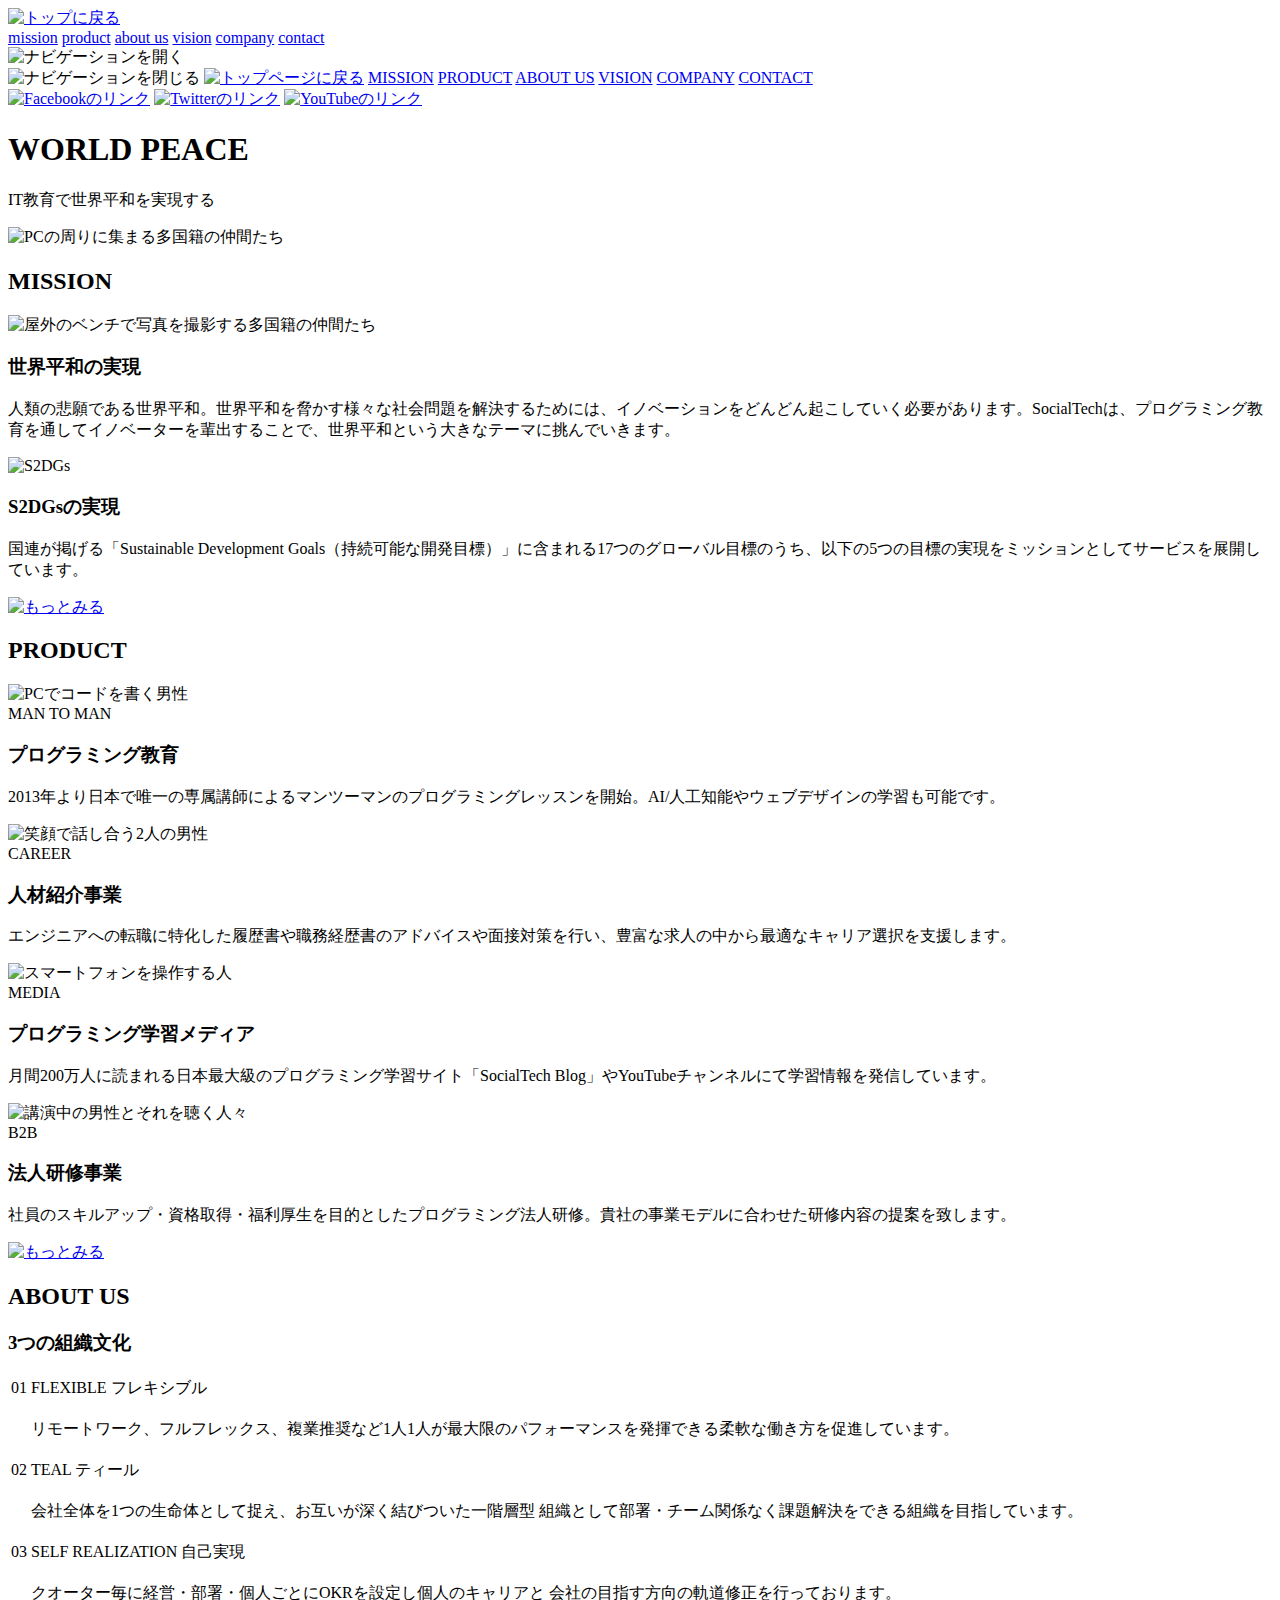
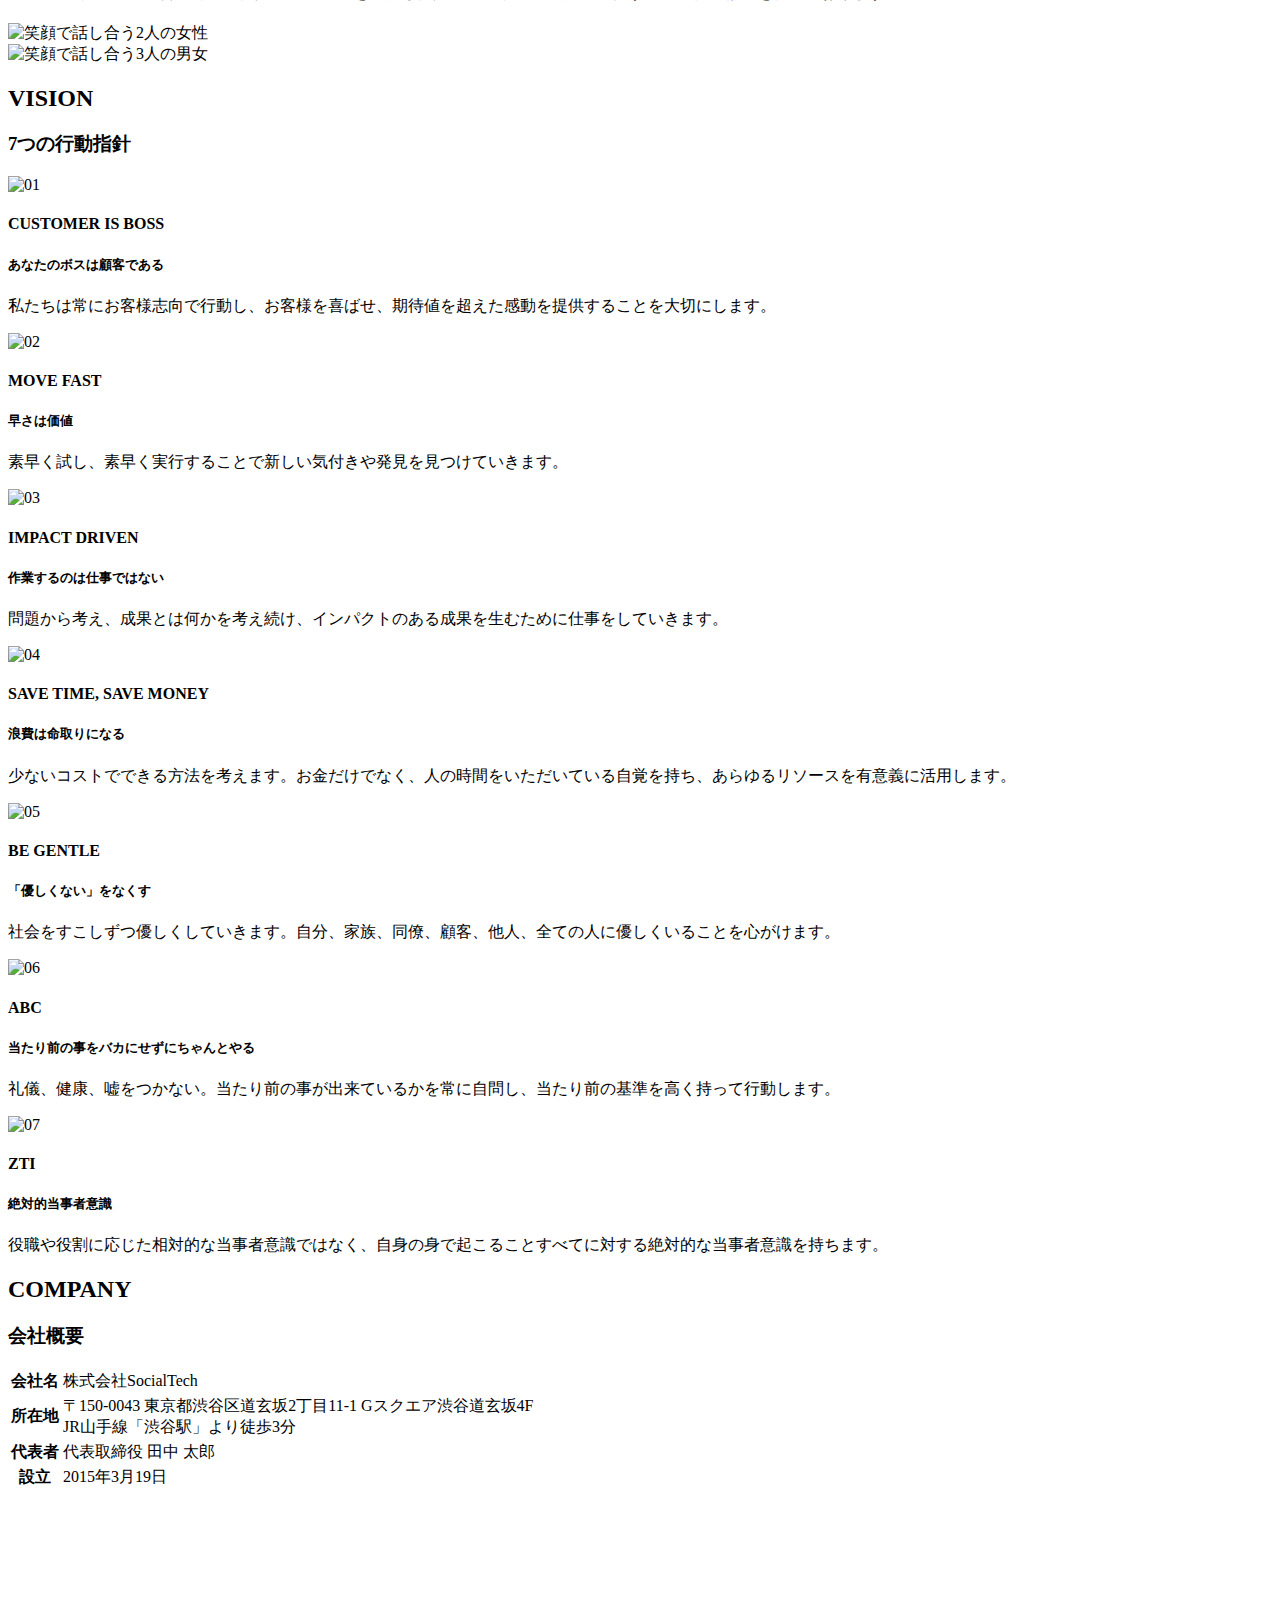
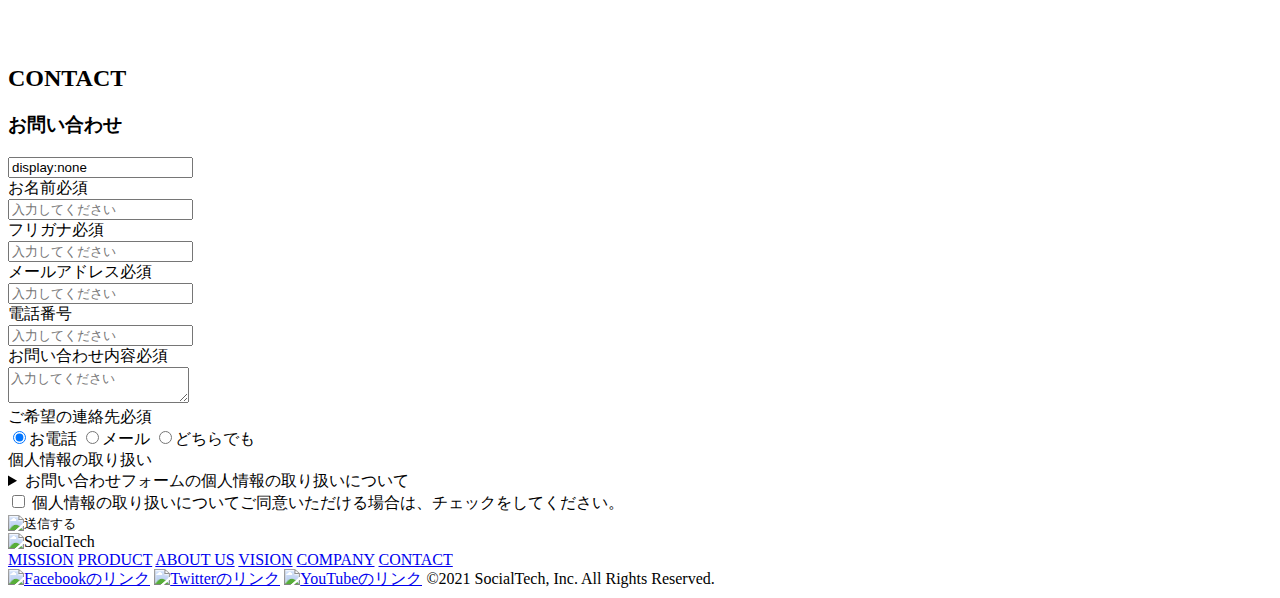
==== index.html @ 717d48d8 "Create index.html" ====
<!-- DOCTYPE宣言を行うことで、index.htmlが「HTMLで記述されている」ことをブラウザに伝えます。 -->
<!DOCTYPE html>
<html>
  <head>
    <!-- titleタグでWebページのタイトルを設定 -->
    <title>SocialTech</title>
    <!-- 文字コード -->
    <meta charset="utf-8">
    <!-- Webページの説明文 -->
    <meta name="description" content="SosialTechはEdTech業界のリーディングカンパニーを目指します。">
    <!-- ビューポート設定 幅（width）：画面サイズ　　　　　拡大率（initial-scale）：等倍（1.0）-->
    <meta name="ciewport" content="width=device-width, initial-scale-1.0">
    <!-- Webページの説明文 -->
    <link rel="stylesheet" href="style.css">
  </head>
  <body>
    <!-- ヘッダー -->
    <header>
      <!-- ロゴ -->
      <a href="index.html" id="logo"><img src="images/logo.png" alt="トップに戻る"></a>
      <!-- Pc用ナビゲーション -->
      <nav id="nav-pc">
        <a href="mission.html">mission</a>
        <a href="product.html">product</a>
        <a href="index.html#aboutus">about us</a>
        <a href="index.html#vision">vision</a>
        <a href="index.html#company">company</a>
        <a href="index.html#contact">contact</a>
      </nav>
      <!-- スマホ用メニューボタン -->
      <img id="menu-sp" src="images/button-menu.png" alt="ナビゲーションを開く" onclick="document.getElementById('nav-sp').style.display = 'block'">

      <!-- スマホ用ナビゲーション -->
      <nav id="nav-sp">
        <img id="close" src="images/button-close.png" alt="ナビゲーションを閉じる" onclick="document.getElementById('nav-sp').style.display = 'none'">
        <a id="logo-sp" href="index.html" onclick="document.getElementById('nav-sp').style.display = 'none'"><img
            src="images/logo-sp.png" alt="トップページに戻る"></a>
        <a class="menu" href="mission.html" onclick="document.getElementById('nav-sp').style.display = 'none'">MISSION</a>
        <a class="menu" href="product.html" onclick="document.getElementById('nav-sp').style.display = 'none'">PRODUCT</a>
        <a class="menu" href="index.html#aboutus" onclick="document.getElementById('nav-sp').style.display = 'none'">ABOUT
          US</a>
        <a class="menu" href="index.html#vision"
         onclick="document.getElementById('nav-sp').style.display = 'none'">VISION</a>
        <a class="menu" href="index.html#company"
         onclick="document.getElementById('nav-sp').style.display = 'none'">COMPANY</a>
        <a class="menu" href="index.html#contact"
         onclick="document.getElementById('nav-sp').style.display = 'none'">CONTACT</a>
        <div id="sns">
          <a href="https://www.facebook.com/sejuku2013"><img src="images/button-facebook.png" alt="Facebookのリンク"></a>
          <a href="https://twitter.com/samuraijuku"><img src="images/button-twitter.png" alt="Twitterのリンク"></a>
          <a href="https://www.youtube.com/channel/UCCFOQO5aDK0xXam4cUQXT8g"><img src="images/button-youtube.png" alt="YouTubeのリンク"></a>
        </div>
      </nav>
    </header>
    <main>
      <article>
        <!-- メインビジュアル -->
        <section id="main-visual">
        <div id="main-message">
          <h1>WORLD PEACE</h1>
          <p>IT教育で世界平和を実現する</p>
        </div>
        <img src="images/index/index-main.png" alt="PCの周りに集まる多国籍の仲間たち">  
      </article>
      <!--ミッション-->
      <section id="mission">
        <h2 class="index-h2">MISSION</h2>
        <div id="mission-flex">
          <div>
            <img id="mission-photo" src="images/index/index-mission.png" alt="屋外のベンチで写真を撮影する多国籍の仲間たち">
              <h3>世界平和の実現</h3>
              <p>
                人類の悲願である世界平和。世界平和を脅かす様々な社会問題を解決するためには、イノベーションをどんどん起こしていく必要があります。SocialTechは、プログラミング教育を通してイノベーターを輩出することで、世界平和という大きなテーマに挑んでいきます。
              </p>
          </div>
          <div>
            <img id="s2dgs" src="images/index/s2dgs.png" alt="S2DGs">
            <h3>S2DGsの実現</h3>
            <p>国連が掲げる「Sustainable Development Goals（持続可能な開発目標）」に含まれる17つのグローバル目標のうち、以下の5つの目標の実現をミッションとしてサービスを展開しています。</p>
            <a href="mission.html">
              <img src="images/button-more.png" alt="もっとみる">
            </a>
          </div>
        </div>
      </section>
      <!-- プロダクト -->
      <section id="product">
        <h2 class="index-h2">PRODUCT</h2>
        <div>
          <div id="product-left">
            <div>
              <img class="product-photo" src="images/index/index-mantoman.png" alt="PCでコードを書く男性">
              <div class="product-explain">
                <span>MAN TO MAN</span>
                <h3>プログラミング教育</h3>
                <p>2013年より日本で唯一の専属講師によるマンツーマンのプログラミングレッスンを開始。AI/人工知能やウェブデザインの学習も可能です。</p>
              </div>
            </div>
            <div>
              <img class="product-photo" src="images/index/index-career.png" alt="笑顔で話し合う2人の男性">
              <div class="product-explain">
                <span>CAREER</span>
                <h3>人材紹介事業</h3>
                <p>エンジニアへの転職に特化した履歴書や職務経歴書のアドバイスや面接対策を行い、豊富な求人の中から最適なキャリア選択を支援します。</p>
              </div>
            </div>
          </div>
          <div id="product-right">
            <div>
              <img class="product-photo" src="images/index/index-media.png" alt="スマートフォンを操作する人">
              <div class="product-explain">
                <span>MEDIA</span>
                <h3>プログラミング学習メディア</h3>
                <p>月間200万人に読まれる日本最大級のプログラミング学習サイト「SocialTech Blog」やYouTubeチャンネルにて学習情報を発信しています。</p>
              </div>
            </div>
            <div>
              <img class="product-photo" src="images/index/index-b2b.png" alt="講演中の男性とそれを聴く人々">
              <div class="product-explain">
                <span>B2B</span>
                <h3>法人研修事業</h3>
                <p>社員のスキルアップ・資格取得・福利厚生を目的としたプログラミング法人研修。貴社の事業モデルに合わせた研修内容の提案を致します。</p>
              </div>
            </div>
          </div>
        </div>
        <div>
          <a id="product-more" href="product.html">
            <img src="images/button-more.png" alt="もっとみる">
          </a>
        </div>
      </section>
      <!---ABOUT US-->
      <section id="aboutus">
        <h2 class="index-h2">ABOUT US</h2>
        <h3>3つの組織文化</h3>
        <div>
          <table class="culture-table">
            <tr>
              <td>
                <span class="culture-num">01</span>
              </td>
              <td>
                <span class="culture-en">FLEXIBLE</span>
                <span class="culture-jp">フレキシブル</span>
              </td>
            </tr>
            <tr>
              <td>
                <!--空のセル-->
              </td>
              <td>
                <p class="culture-description">
                  リモートワーク、フルフレックス、複業推奨など1人1人が最大限のパフォーマンスを発揮できる柔軟な働き方を促進しています。
                </p>
              </td>
            </tr>
            <tr>
              <td>
                <span class="culture-num">02</span>
              </td>
              <td>
                <span class="culture-en">TEAL</span>
                <span class="culture-jp">ティール</span>
              </td>
            </tr>
            <tr>
              <td>
                <!--空のセル-->
              </td>
              <td>
                <p class="culture-description">
                  会社全体を1つの生命体として捉え、お互いが深く結びついた一階層型
                  組織として部署・チーム関係なく課題解決をできる組織を目指しています。
                </p>
              </td>
            </tr>
            <tr>
              <td>
                <span class="culture-num">03</span>
              </td>
              <td>
                <span class="culture-en">SELF REALIZATION</span>
                <span class="culture-jp">自己実現</span>
              </td>
            </tr>
            <tr>
              <td>
                <!--空のセル-->
              </td>
              <td>
                <p class="culture-description">
                  クオーター毎に経営・部署・個人ごとにOKRを設定し個人のキャリアと
                  会社の目指す方向の軌道修正を行っております。
                </p>
              </td>
            </tr>
          </table>
          <img class="culture-img" src="images/index/index-aboutus1.png" alt="笑顔で話し合う2人の女性">
        </div>
        <img class="culture-img2" src="images/index/index-aboutus2.png" alt="笑顔で話し合う3人の男女">
      </section>
      <!-- VISION -->
      <section id="vision">
        <h2 class="index-h2">VISION</h2>
        <h3>7つの行動指針</h3>
        <div>
          <div class="vision-box">
            <img src="images/index/vision-01.png" alt="01">
            <span>
              <h4>CUSTOMER IS BOSS</h4>
              <h5>あなたのボスは顧客である</h5>
              <p>私たちは常にお客様志向で行動し、お客様を喜ばせ、期待値を超えた感動を提供することを大切にします。</p>
            </span>
          </div>
          <div class="vision-box">
            <img src="images/index/vision-02.png" alt="02">
            <span>
              <h4>MOVE FAST</h4>
              <h5>早さは価値</h5>
              <p>素早く試し、素早く実行することで新しい気付きや発見を見つけていきます。</p>
            </span>
          </div>
          <div class="vision-box">
            <img src="images/index/vision-03.png" alt="03">
            <span>
              <h4>IMPACT DRIVEN</h4>
              <h5>作業するのは仕事ではない</h5>
              <p>問題から考え、成果とは何かを考え続け、インパクトのある成果を生むために仕事をしていきます。</p>
            </span>
          </div>
          <div class="vision-box">
            <img src="images/index//vision-04.png" alt="04">
            <span>
              <h4>SAVE TIME, SAVE MONEY</h4>
              <h5>浪費は命取りになる</h5>
              <p>少ないコストでできる方法を考えます。お金だけでなく、人の時間をいただいている自覚を持ち、あらゆるリソースを有意義に活用します。</p>
            </span>
          </div>
          <div class="vision-box">
            <img src="images/index/vision-05.png" alt="05">
            <span>
              <h4>BE GENTLE</h4>
              <h5>「優しくない」をなくす</h5>
              <p>社会をすこしずつ優しくしていきます。自分、家族、同僚、顧客、他人、全ての人に優しくいることを心がけます。</p>
            </span>
          </div>
          <div class="vision-box">
            <img src="images/index/vision-06.png" alt="06">
            <span>
              <h4>ABC</h4>
              <h5>当たり前の事をバカにせずにちゃんとやる</h5>
              <p>礼儀、健康、嘘をつかない。当たり前の事が出来ているかを常に自問し、当たり前の基準を高く持って行動します。</p>
            </span>
          </div>
          <div class="vision-box">
            <img src="images/index/vision-07.png" alt="07">
            <span>
              <h4>ZTI</h4>
              <h5>絶対的当事者意識</h5>
              <p>役職や役割に応じた相対的な当事者意識ではなく、自身の身で起こることすべてに対する絶対的な当事者意識を持ちます。</p>
            </span>
          </div>
        </div>
      </section>
      <!-- COMPANY -->
      <section id="company">
        <h2 class="index-h2">COMPANY</h2>
        <h3>会社概要</h3>
        <table id="company-table">
          <tr>
            <th class="tableheader-first">会社名</th>
            <td class="cell-first">株式会社SocialTech</td>
          </tr>
          <tr>
            <th class="tableheader">所在地</th>
            <td class="cell">〒150-0043 東京都渋谷区道玄坂2丁目11-1 Gスクエア渋谷道玄坂4F<br>JR山手線「渋谷駅」より徒歩3分</td>
          </tr>
          <tr>
            <th class="tableheader">代表者</th>
            <td class="cell">代表取締役 田中 太郎</td>
          </tr>
          <tr>
            <th class="tableheader">設立</th>
            <td class="cell">2015年3月19日</td>
          </tr>
        </table>
        <iframe
          src="https://www.google.com/maps/embed?pb=!1m18!1m12!1m3!1d3241.7759544892483!2d139.69399665123464!3d35.65789123876098!2m3!1f0!2f0!3f0!3m2!1i1024!2i768!4f13.1!3m3!1m2!1s0x60188caa0042e8d1%3A0xba130bea826a7aa2!2z44CSMTUwLTAwNDMg5p2x5Lqs6YO95riL6LC35Yy66YGT546E5Z2C77yS5LiB55uu77yR77yR4oiS77yR!5e0!3m2!1sja!2sjp!4v1636872991912!5m2!1sja!2sjp"
          style="border:0;" allowfullscreen="" loading="lazy">
        </iframe>
      </section>
      <!-- お問い合わせフォーム -->
      <section id="contact">
        <h2 class="index-h2">CONTACT</h2>
        <h3>お問い合わせ</h3>
        <!-- STATIC FORMSのフォームタグ -->
        <form action="https://api.staticforms.xyz/submit" method="post">
          <input type="text" name="honeypot" value="display:none">
          <!-- static formsのアクセスキー -->
          <input type="hidden" name="accessKey" value="9af9f860-fef2-41da-a14f-10ebb05860cf">
          <!-- メールタイトル -->
          <input type="hidden" name="subject" value="お問い合わせフォーム" />
          <!-- 送信先のメールアドレスをvalueに設定する -->
          <input type="hidden" name="replyTo" value="newtopcreative@yahoo.co.jp">
          <!-- redirectToのURLは公開後のURLへリンクする -->
          <input type="hidden" name="redirectTo" value="">
          <div>
            <div class="contact-heading">
              <label class="contact-label">お名前<span class="contact-span">必須</span></label>
            </div>
            <div class="contact-form">
              <input type="text" name="name" placeholder="入力してください" class="contact-textbox">
            </div>
          </div>
          <div>
            <div class="contact-heading">
              <label class="contact-label">フリガナ<span class="contact-span">必須</span></label>
            </div>
            <div>
              <input type="text" name="hurigana" placeholder="入力してください" class="contact-textbox">
            </div>
          </div>
          <div>
            <div class="contact-heading">
              <label class="contact-label">メールアドレス<span class="contact-span">必須</span></label>
            </div>
            <div>
              <input type="text" name="email" placeholder="入力してください" class="contact-textbox">
            </div>
          </div>
          <div>
            <div class="contact-heading">
              <label class="contact-label">電話番号</label>
            </div>
            <div>
              <input type="text" name="tel" placeholder="入力してください" class="contact-textbox">
            </div>
          </div>
          <div>
            <div class="contact-heading">
              <label class="contact-label">お問い合わせ内容<span class="contact-span">必須</span></label>
            </div>
            <div>
              <textarea class="contact-textarea" placeholder="入力してください" name="message"></textarea>
            </div>
          </div>
          <div>
            <div class="contact-heading">
              <label class="contact-label">ご希望の連絡先<span class="contact-span">必須</span></label>
            </div>
            <div>
              <input class="radiobutton" type="radio" value="tel" name="contact" checked><label>お電話</label>
              <input class="radiobutton" type="radio" value="mail" name="contact"><label>メール</label>
              <input class="radiobutton" type="radio" value="both" name="contact"><label>どちらでも</label>
            </div>
          </div>
          <div>
            <div class="contact-heading">
              <label class="contact-label">個人情報の取り扱い</label>
            </div>
            <div>
              <details>
                <summary>お問い合わせフォームの個人情報の取り扱いについて</summary>
                <div>
                  <span>１．組織の名称又は氏名</span><br>
                  株式会社SocialTech<br><br>
                  <span>２．個人情報保護管理者（若しくはその代理人）の氏名又は職名、所属及び連絡先
                    鈴木 一郎 コーポレート部</span><br>
                  メールアドレス：newtopcreative@yahoo.co.jp<br>
                  TEL：03-xxxx-xxxx<br>
                  <span>３．個人情報の利用目的</span><br>
                  ・本サービス及び本サービスに関連する情報の提供又はそれらに関する連絡のため<br>
                  ・ユーザーの本人確認のため<br>
                  ・当社サービスのご案内のため<br>
                  ・当社の商品等の広告または宣伝（電子メールによるものを含むものとします。）<br><br>
                  <span>４．個人情報の取り扱い業務の委託</span><br>
                  個人情報の取扱業務の全部または一部を外部に業務委託する場合があります。<br>
                  その際、弊社は、個人情報を適切に保護できる管理体制を敷き実行していることを条件として<br>
                  委託先を厳選したうえで、機密保持契約を委託先と締結し、お客様の個人情報を厳密に管理させます。<br><br>
                  <span>５．個人情報の開示等の請求</span><br>
                  お客様は、弊社に対してご自身の個人情報の開示等（利用目的の通知、開示、内容の訂正・追加・削除、利用の停止または消去、第三者への提供の停止）に関して、当社問合わせ窓口に申し出ることができます。<br>
                  その際、弊社はお客様ご本人を確認させていただいたうえで、合理的な期間内に対応いたします。<br><br>
                  なお、個人情報に関する弊社問合わせ先は、次の通りです。<br><br>
                  株式会社SocialTech　個人情報問合せ窓口<br>
                  〒150-0043　東京都渋谷区道玄坂2丁目11-1 Ｇスクエア渋谷道玄坂 4F<br>
                  メールアドレス：support@socialtech.net　TEL：03-xxxx-xxxx<br><br>
                  <span>６．個人情報を提供されることの任意性について</span><br><br>
                  お客様がご自身の個人情報を弊社に提供されるか否かは、お客様のご判断によりますが、もしご提供されない場合には、適切なサービスが提供できない場合がありますので予めご了承ください。
                </div>
              </details>
              <input type="checkbox" name="agree">
              <span>個人情報の取り扱いについてご同意いただける場合は、チェックをしてください。</span>
            </div>
          </div>
          <input type="image" value="Submit" src="images/button-submit.png" alt="送信する">
        </form>
      </section>
      </article>
      <footer>
        <div id="footer-logo">
          <img src="images/logo-sp.png" alt="SocialTech">
        </div>
        <div id="footer-link">
          <a href="mission.html">MISSION</a>
          <a href="product.html">PRODUCT</a>
          <a href="index.html#aboutus">ABOUT US</a>
          <a href="index.html#vision">VISION</a>
          <a href="index.html#company">COMPANY</a>
          <a href="index.html#contact">CONTACT</a>
        </div>
        <div id="sns-footer">
          <a href="https://www.facebook.com/sejuku2013"><img src="images/button-facebook.png" alt="Facebookのリンク"></a>
          <a href="https://twitter.com/samuraijuku"><img src="images/button-twitter.png" alt="Twitterのリンク"></a>
          <a href="https://www.youtube.com/channel/UCCFOQO5aDK0xXam4cUQXT8g"><img src="images/button-youtube.png" alt="YouTubeのリンク"></a>
          <span id="copyright">&copy;2021 SocialTech, Inc. All Rights Reserved. </span>
      </div>
        </div>
      </footer>
    </main>
  </body>
</html>

<!-- 2.5 metaタグで各種設定をしよう -->
<!-- https://terakoya.sejuku.net/programs/52/chapters/600 -->
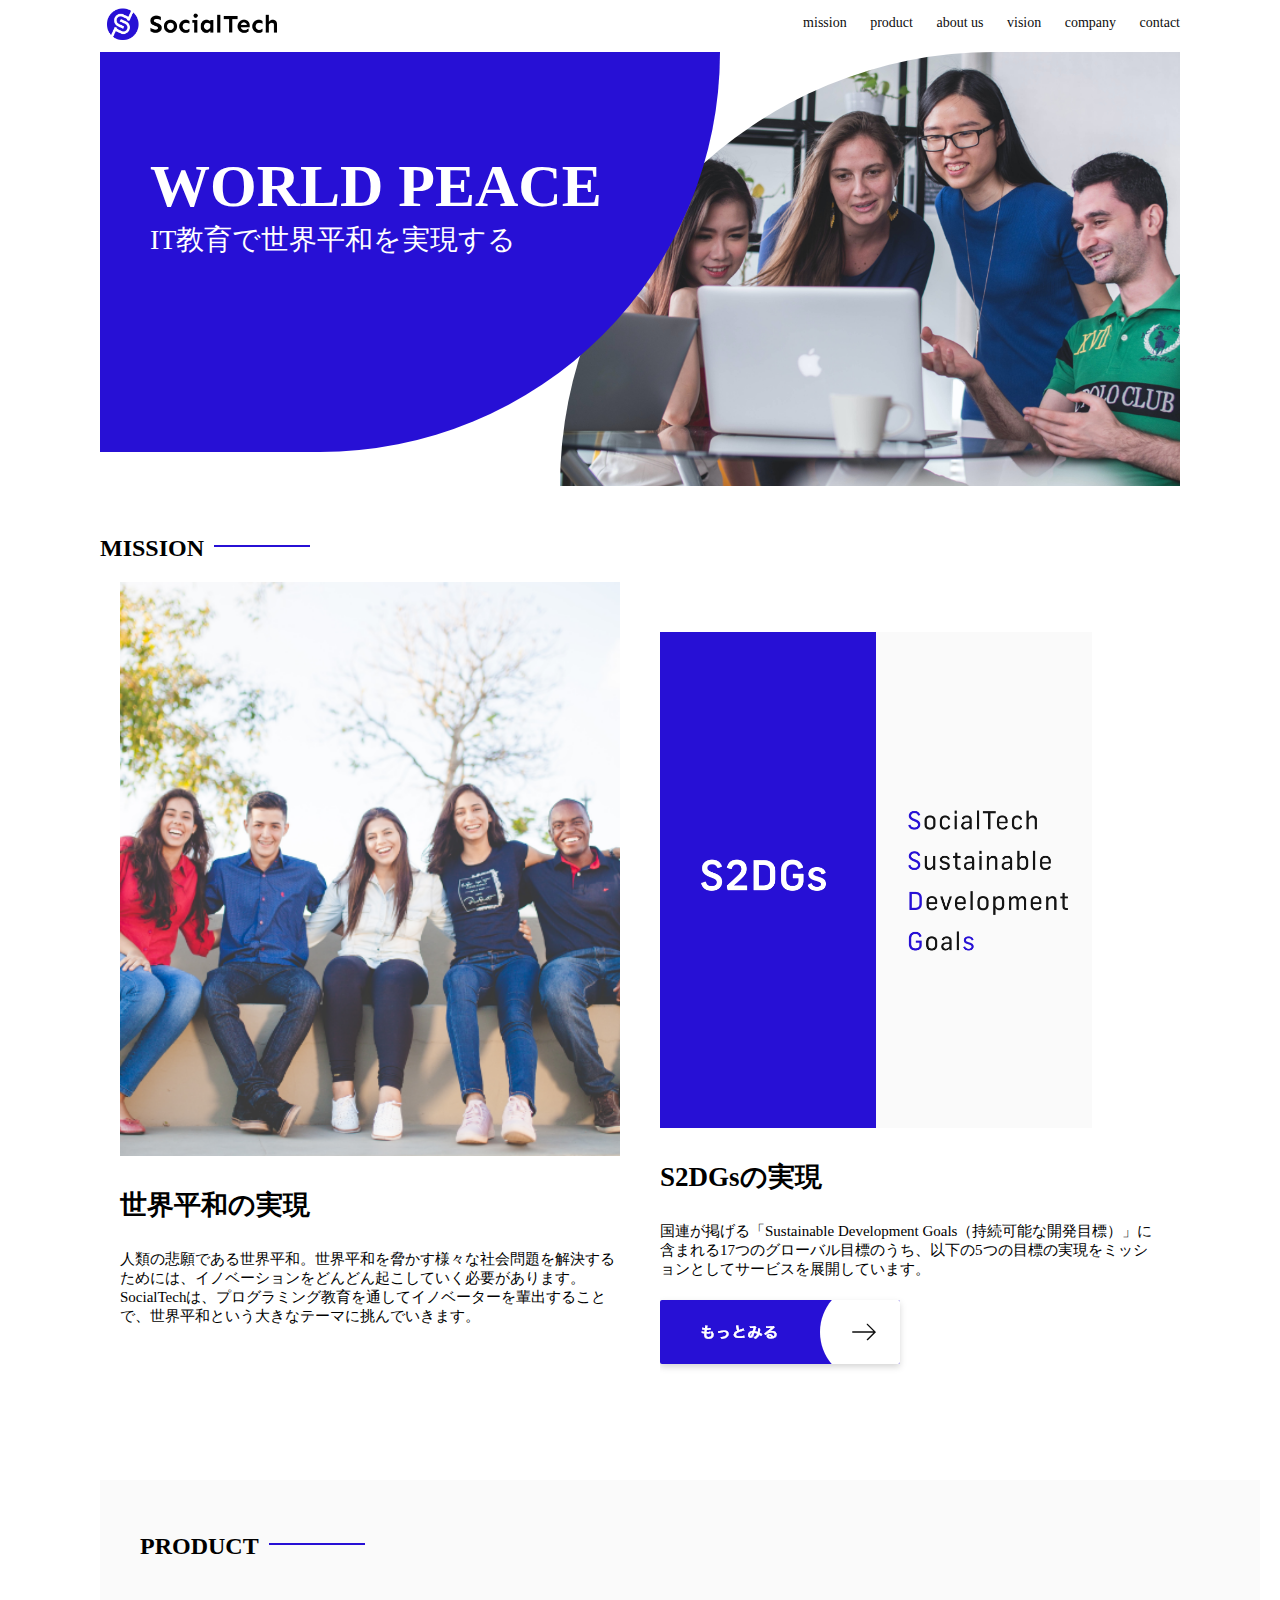
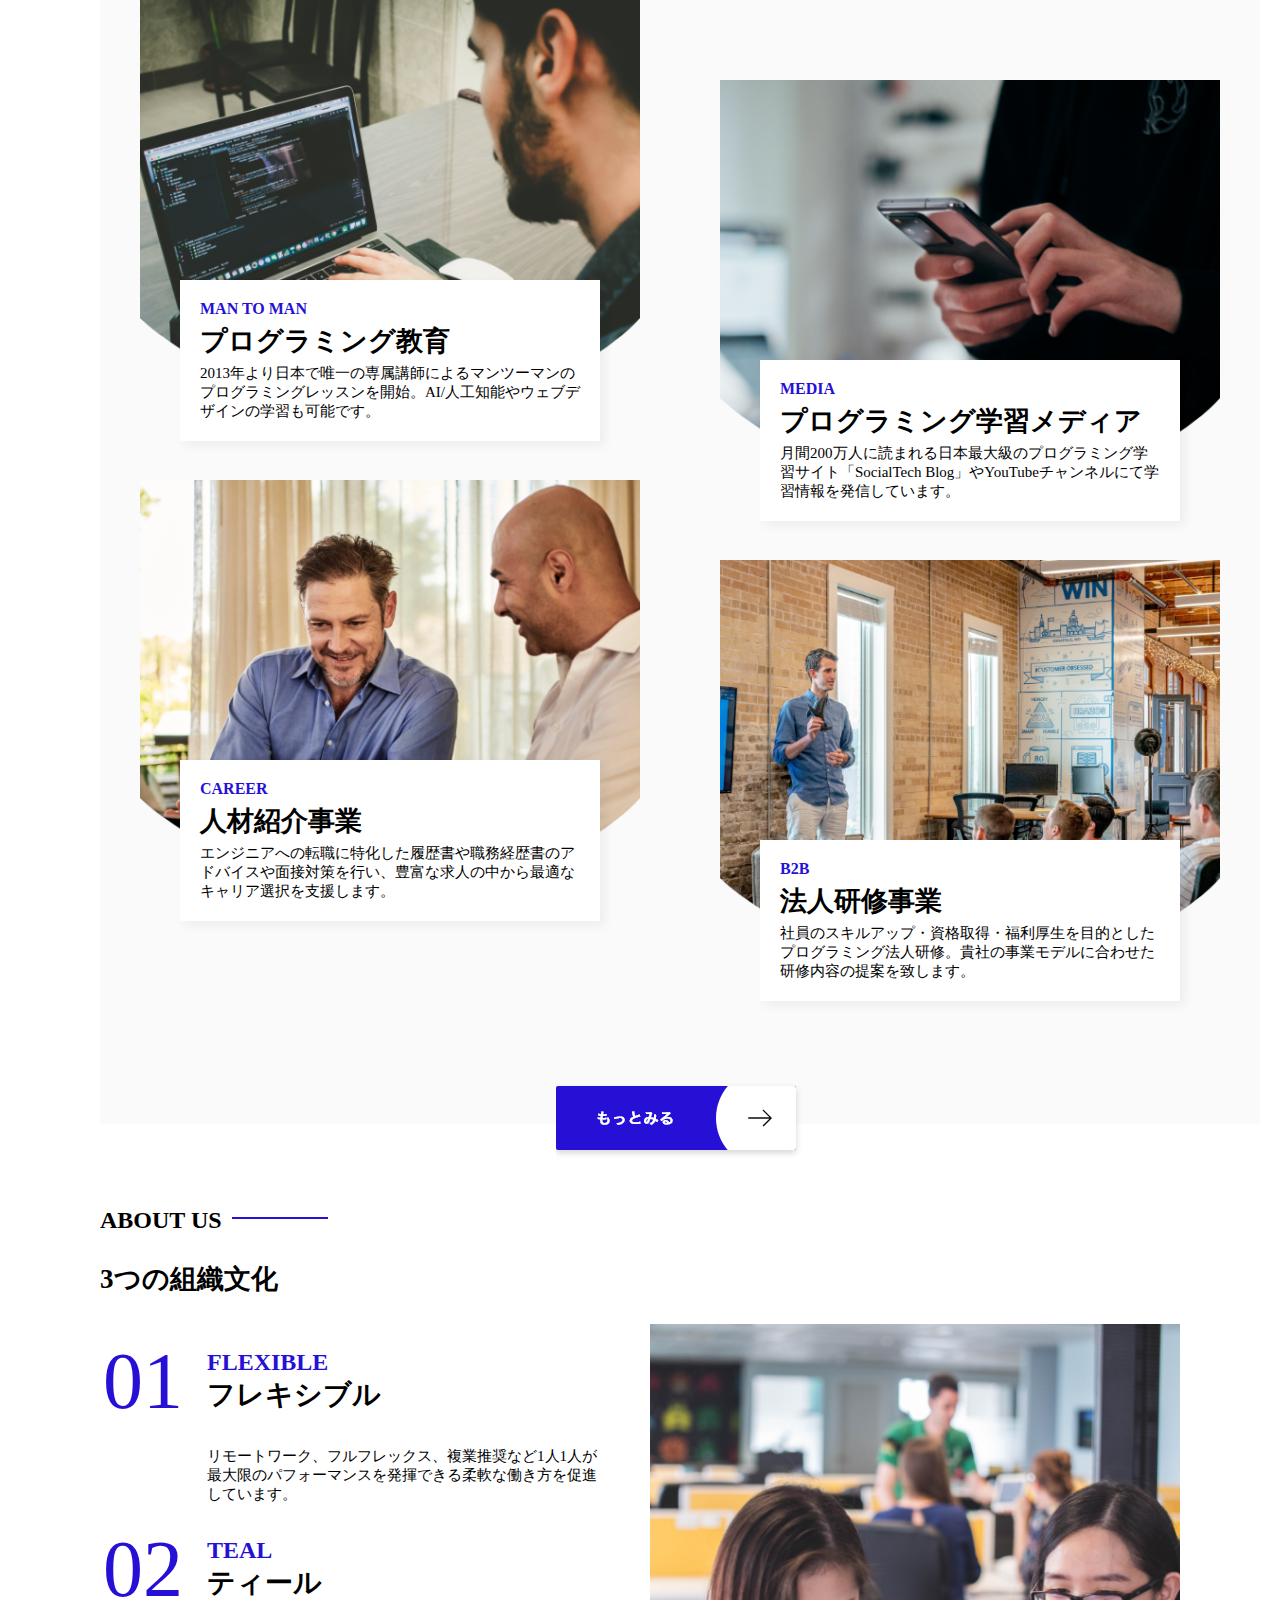
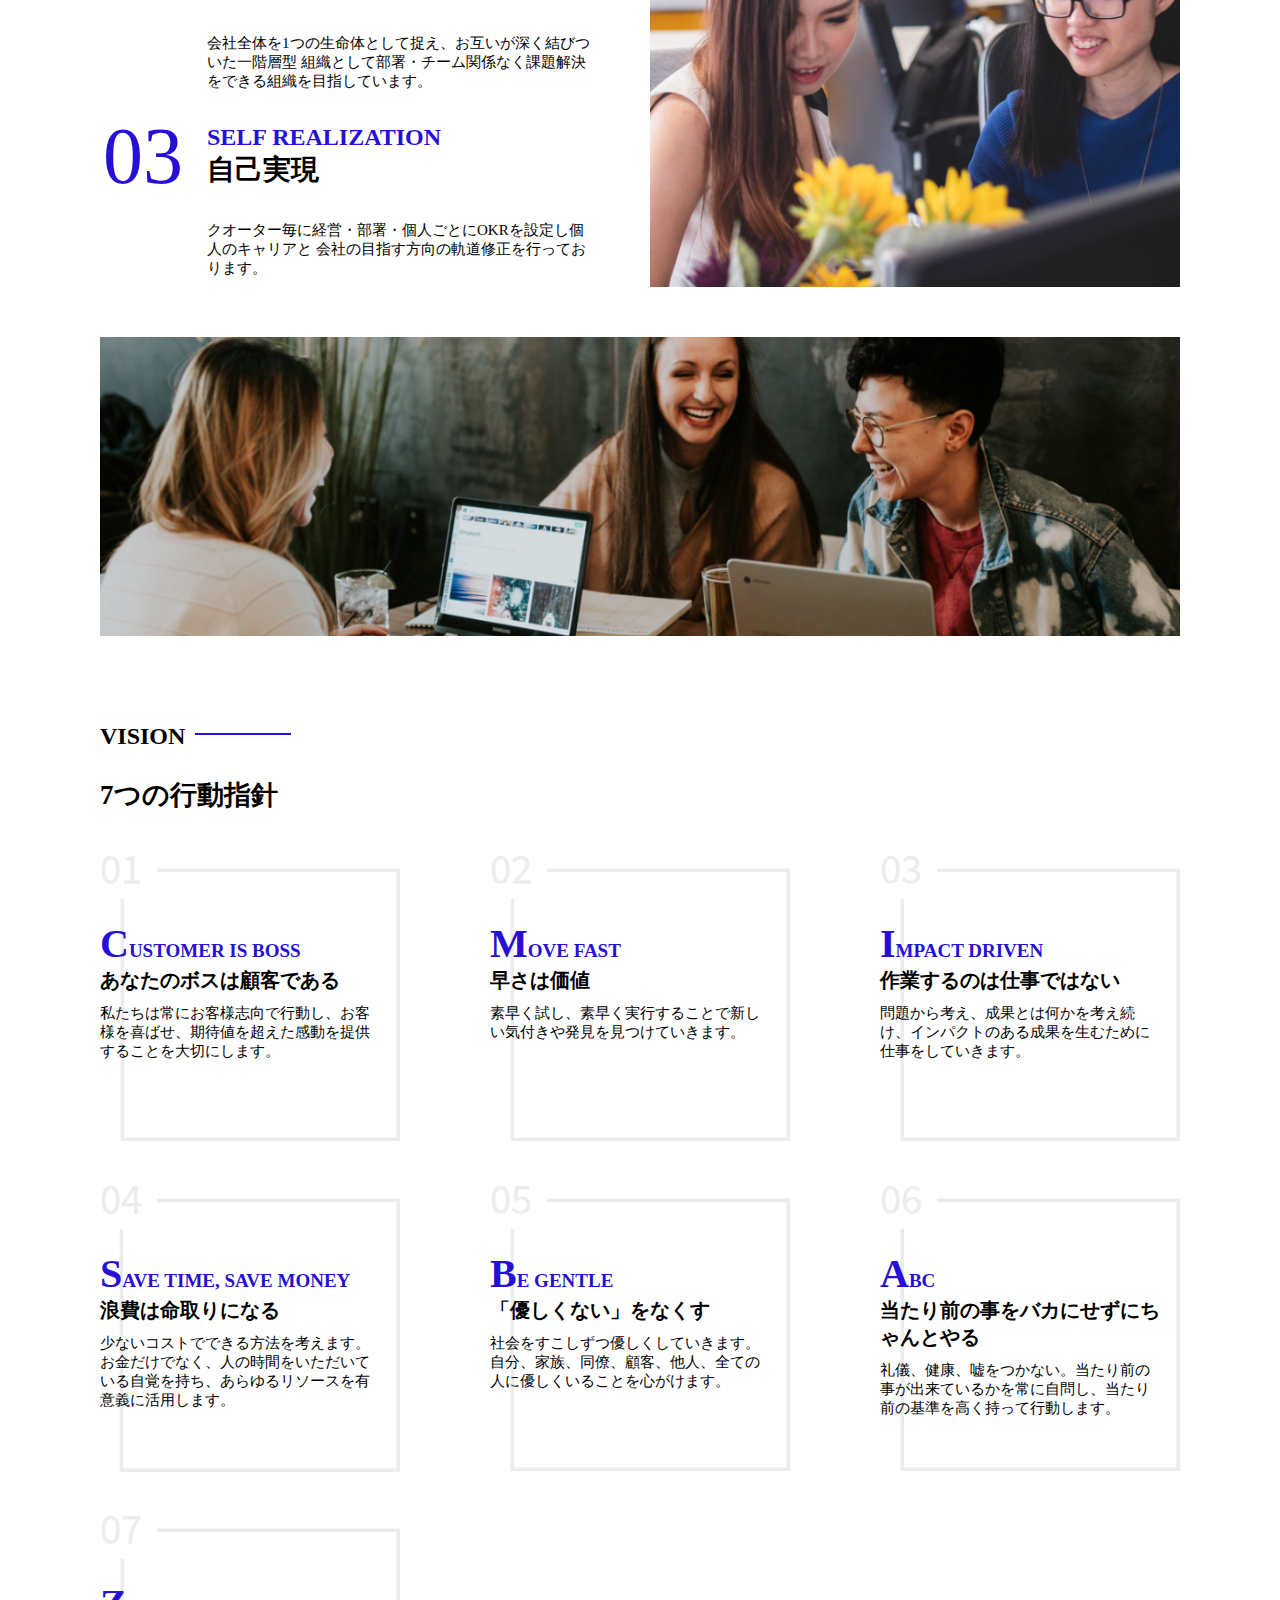
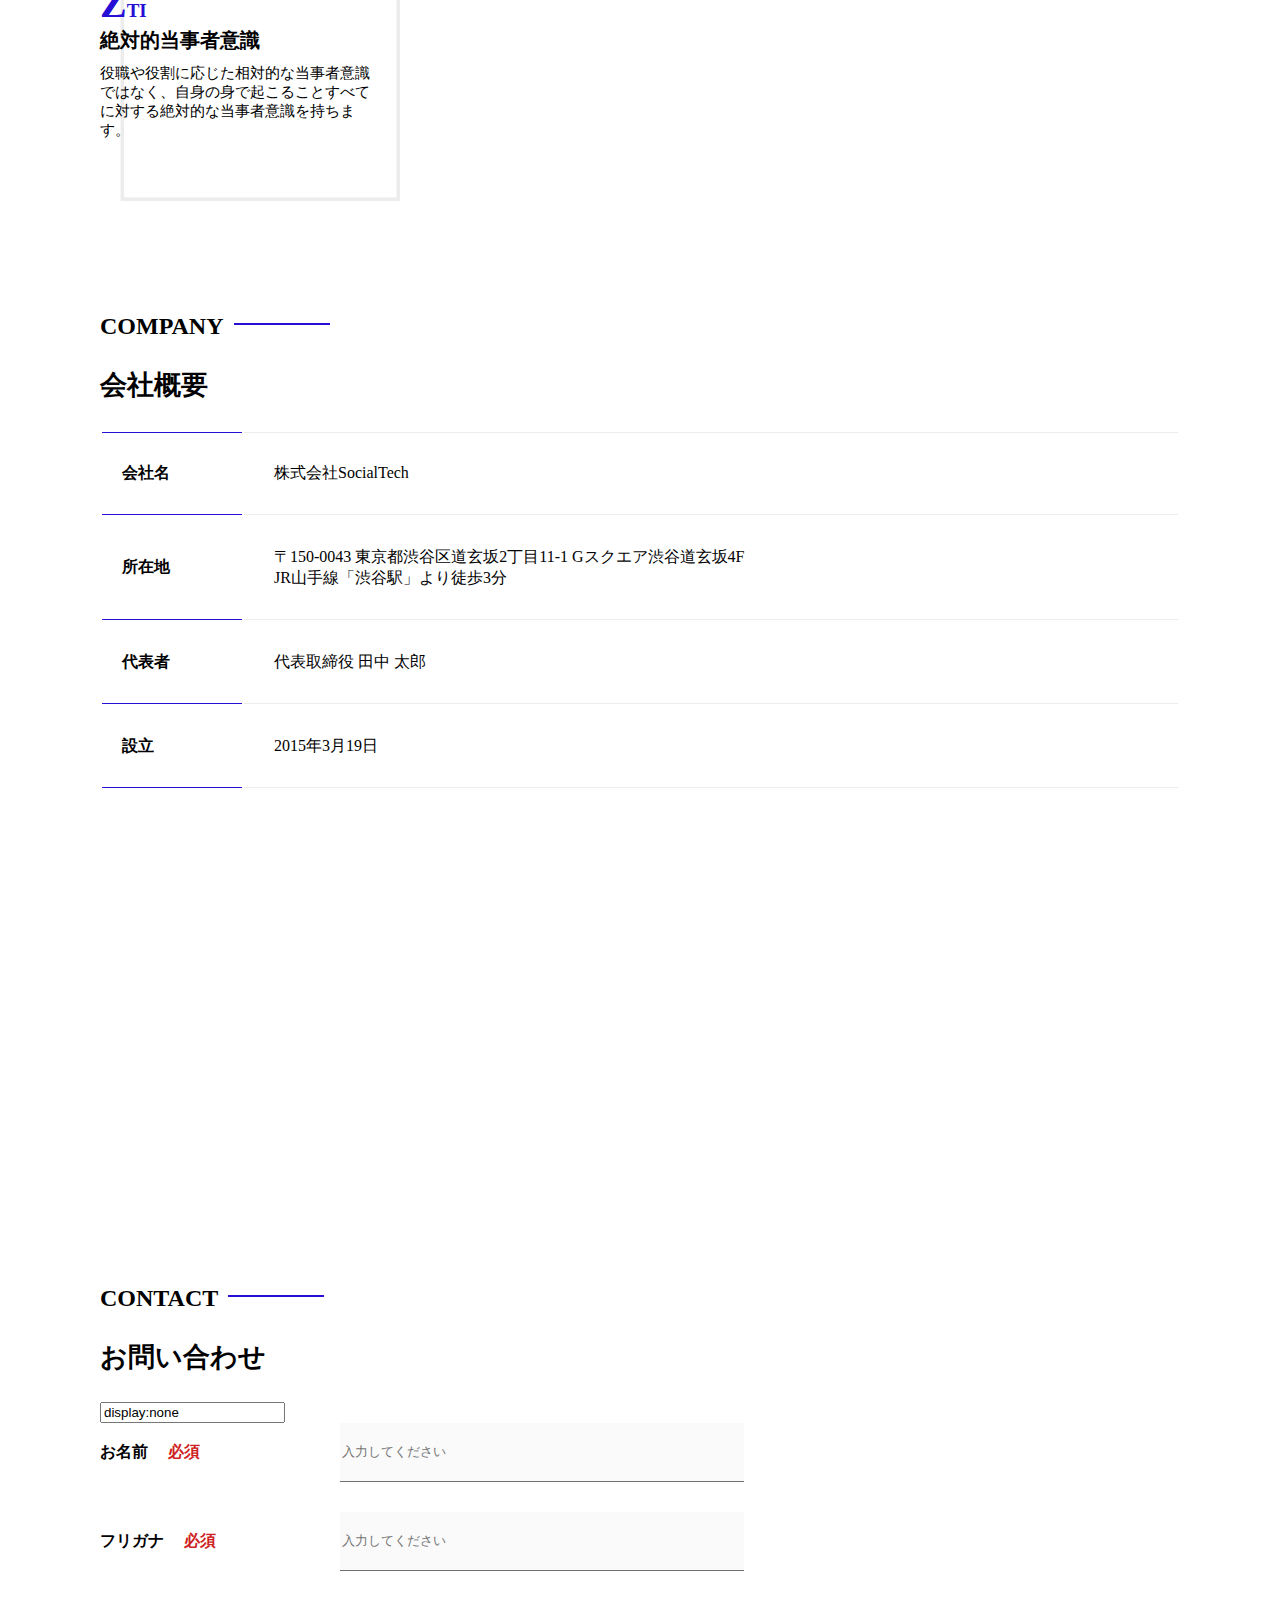
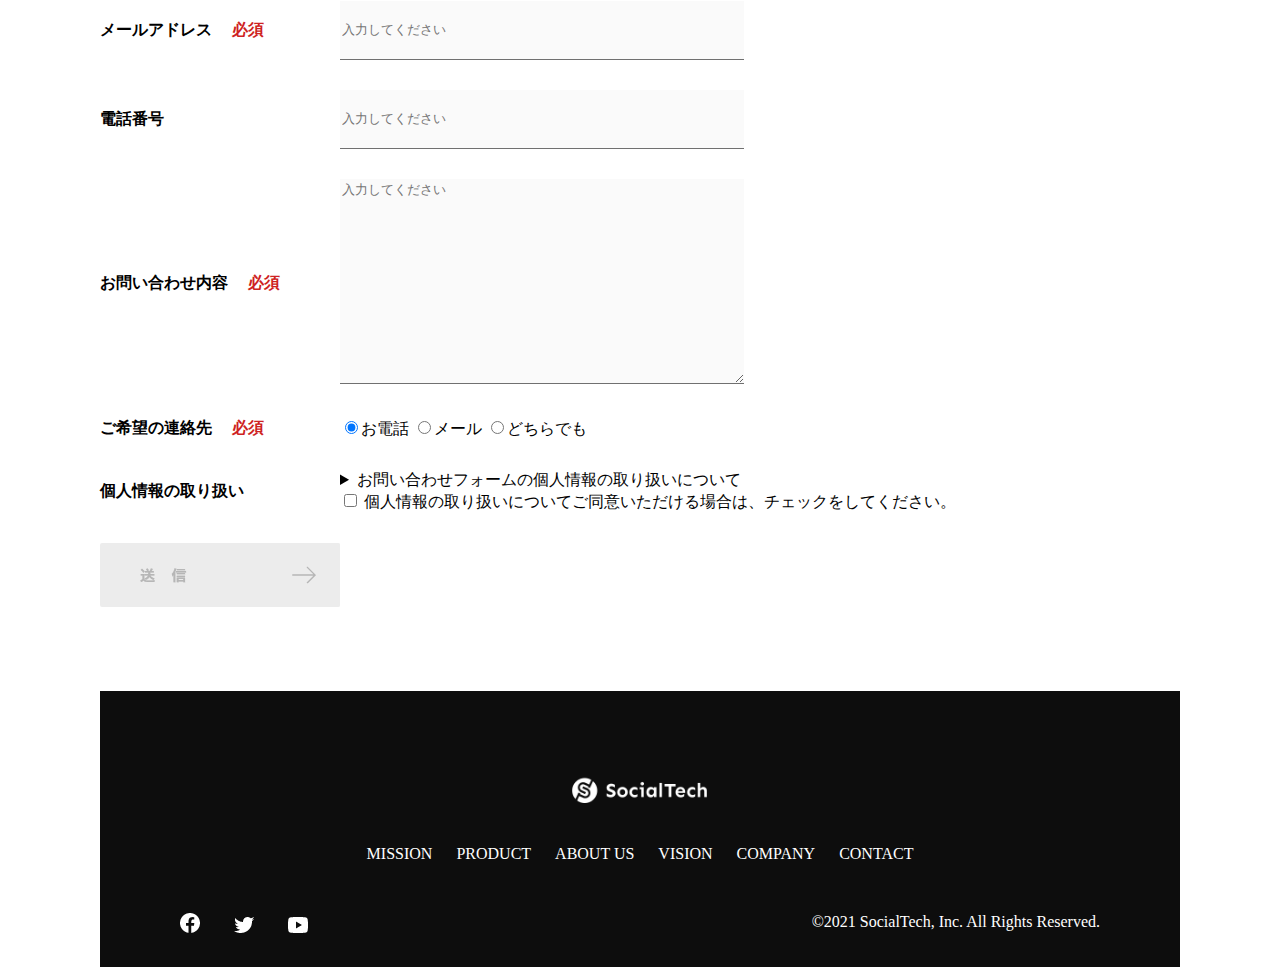
==== commit bff64eac: "Update index.html" ====
--- a/index.html
+++ b/index.html
@@ -7,7 +7,7 @@
     <!-- 文字コード -->
     <meta charset="utf-8">
     <!-- Webページの説明文 -->
-    <meta name="description" content="SosialTechはEdTech業界のリーディングカンパニーを目指します。">
+    <meta name="description" content="SosialTechはEdTech業界のリーディングカンパニーを目指します?。">
     <!-- ビューポート設定 幅（width）：画面サイズ　　　　　拡大率（initial-scale）：等倍（1.0）-->
     <meta name="ciewport" content="width=device-width, initial-scale-1.0">
     <!-- Webページの説明文 -->
--- a/style.css
+++ b/style.css
@@ -0,0 +1,1291 @@
+/* Pc.スマホ共通スタイル */
+body {
+  font-family: "Source Sans Pro," "Hiragino Kaku Gothic ProN", Meiryo, Arial, sans-serif;   
+}
+
+p {
+  font-size: 15px;
+}
+
+/* ===================
+Pc用のスタイル
+=====================*/
+@media screen and (min-width: 768px) {
+/* 横幅設定 */
+  body {
+    max-width: 1080px;
+    min-width: 960px;
+    margin: 0 auto 0 auto;
+  }
+  /* ヘッダー */
+  header {
+    display: flex;
+    justify-content: space-between;
+  }
+  
+  /* ナビゲーションのレイアウト */
+  #nav-pc {
+    text-align: right;
+    font-size: 14px;
+    padding-top: 15px;
+  }
+    
+  /* ナビゲーションのリンクの装飾設定 */
+  #nav-pc > a {
+    text-decoration: none;
+    margin-left: 20px;
+  }
+  #nav-pc > a:link {
+    color: #0d0d0d;
+  }
+  #nav-pc > a:visited {
+    color: #0d0d0d;
+  }
+  #nav-pc > a:hover {
+    color: #0d0d0d;
+    text-decoration: underline;
+  }
+  #nav-pc > a:active {
+    color: #0d0d0d;
+  }
+
+  /* スマホ用ナビを非表示 */
+  #nav-sp,
+  #menu-sp {
+    display: none;
+  }
+  
+  /* メインビジュアル*/
+  #main-visual {
+    position: relative;
+    height: 400px;
+  }
+  #main-message {
+    position: absolute;
+    top: 0;
+    left: 0;
+    background-color: #2710d5;
+    color: #ffffff;
+    border-radius: 0 0 476px 0;
+    max-width: 620px;
+    height: 100%;
+    width: 100%;
+    z-index: 11;
+  }
+  
+  #main-message > h1 {
+    font-size: 60px;
+    font-weight: bold;
+    margin: 100px 0 0 50px;
+  }
+  #main-message > p { 
+    font-size: 28px;
+    margin: 0 0 0 50px;
+  }
+  
+  #main-visual > img {
+    max-width: 620px;
+    border-radius: 476px 0 0 0;
+    position: absolute;
+    top: 0;
+    right: 0;
+    z-index: 10;
+  }
+  
+  /* 見出し */
+  h2 {
+      margin: 40px 0 0 0;
+  }
+  
+  h2::after {
+    content: url("images/line.png");
+    margin-left: 10px;
+  }
+  
+  h3 {
+    font-size: 27px;
+  }
+  
+  /* ミッション */
+  #mission {
+    margin: 80px auto 80px auto;
+    width: 100%;
+  }
+  
+  #mission-flex {
+    width: 100%;
+    display: flex;
+  }
+  
+  #mission-flex > div {
+    width: 50%;
+    margin: 20px;
+  }
+  
+  #mission-photo {
+    width: 100%;
+  }
+  
+  #s2dgs {
+    margin-top: 50px;
+  }
+  
+  /* プロダクト */
+  #product {
+    background-color: #fafafa;
+    width: 100%;
+    margin: 80px 0 80px 0;
+    padding: 10px 40px 0px 40px;
+  }
+  
+  /* 外枠 */
+  #product > div {
+    margin-top: 40px;
+    display: flex;
+  }
+  
+  /* 左のカラム */
+  #product-left {
+    width: 50%;
+    margin-right: 20px;
+  }
+  
+  /* 右のカラム */
+  #product-right {
+    width: 50%;
+    margin-left: 20px;
+    margin-top: 80px;
+  }
+  
+  /* 画像＋説明の枠 */
+  #product-left > div {
+    position: relative;
+    height: 480px;
+    margin-right: 20px;
+  }
+  #product-right > div {
+    position: relative;
+    height: 480px;
+    margin-left: 20px;
+  }
+  
+  /* 画像 */
+  .product-photo {
+    width: 100%;
+  }
+  
+  /* 説明文の枠 */
+  .product-explain {
+    background-color: #ffffff;
+    position: absolute;
+    left: 0;
+    top: 280px;
+    margin: 0 40px 0 40px;
+    padding: 20px;
+    box-shadow: 5px 5px 10px rgba(0, 0, 0, 0.05);
+  }
+  
+  /* 説明文の英語 */
+  .product-explain > span {
+    color: #2710d5;
+    font-weight: bold;
+    font-size: 16px;
+    margin: 0;
+  }
+  
+  /* 説明文の見出し */
+  .product-explain > h3 {
+    margin: 5px 0 5px 0;
+  }
+  
+  /* 説明文 */
+  .product-explain > p {
+    margin: 0;
+  }
+  
+  /* 「もっとみる」ボタン */
+  #product-more {
+    margin: 0 auto -42px auto;
+  }
+  
+  /* ABOUT US */
+  #aboutus {
+    margin: 80px auto 80px auto;
+  }
+  
+  /* 3つの組織文化と画像を入れる枠 */
+  #aboutus > div {
+    display: flex;
+  }
+  
+  /* 画像 */
+  .culture-img {
+    width: 100%;
+    align-self: flex-start;
+  }
+  
+  .culture-img2 {
+    margin-top: 50px;
+    width: 100%;
+  }
+  
+  /* 3つの組織文化の表 */
+  .culture-table {
+    max-width: 500px;
+    margin-right: 50px;
+  }
+  
+  /* 番号 */
+  .culture-num {
+    font-size: 80px;
+    color: #2710d5;
+    margin: 0 20px 0 0;
+  }
+  
+  /* 組織文化英語 */
+  .culture-en {
+    color: #2710d5;
+    font-weight: bold;
+    font-size: 24px;
+    display: block;
+  }
+  
+  /* 組織文化日本語 */
+  .culture-jp {
+    font-size: 28px;
+    font-weight: bold;
+  }
+  
+  /* 説明文 */
+  .culture-description {
+    margin: 0;
+  }
+  
+  /* ビジョン */
+  #vision {
+    margin: 80px auto 80px auto;
+  }
+  
+  /* セクション内の外枠 */
+  #vision > div {
+    width: 100%;
+    display: flex;
+    justify-content: space-between;
+    flex-wrap: wrap;
+  }
+  
+  /* 7つの行動指針の枠 */
+  .vision-box {
+    width: 300px;
+    height: 300px;
+    margin-bottom: 30px;
+    position: relative;
+  }
+  
+  .vision-box > img {
+    width: 100%;
+    height: auto;
+    position: absolute;
+    top: 0;
+    left: 0;
+    z-index: 30;
+  }
+  
+  .vision-box > span {
+    position: absolute;
+    top: 0;
+    left: 0;
+    z-index: 31;
+    margin-right: 20px;
+  }
+  
+  .vision-box > span > h4 {
+    color: #2710d5;
+    font-size: 19px;
+    margin: 80px 0 0 0;
+  }
+  
+  .vision-box > span > h4::first-letter {
+    font-size: 40px;
+  }
+  
+  .vision-box > span > h5 {
+    font-size: 20px;
+    margin: 0 0 0 0;
+  }
+  
+  .vision-box > span > p {
+    margin: 10px 0 0 0;
+  }
+  
+  /* 会社概要 */
+  #company {
+    margin: 80px auto 80px auto;
+  }
+  
+  #company-table {
+    width: 100%;
+  }
+  
+  .tableheader {
+    text-align: left;
+    padding: 20px;
+    border-bottom-color: #2710d5;
+    border-bottom-width: 1px;
+    border-bottom-style: solid;
+    width: 100px;
+  }
+  
+  .tableheader-first {
+    text-align: left;
+    padding: 20px;
+    border-bottom-color: #2710d5;
+    border-bottom-width: 1px;
+    border-bottom-style: solid;
+    border-top-color: #2710d5;
+    border-top-width: 1px;
+    border-top-style: solid;
+    width: 100px;
+  }
+  
+  .cell {
+    padding: 30px;
+    border-bottom-color: #ececec;
+    border-bottom-width: 1px;
+    border-bottom-style: solid;
+  }
+  
+  .cell-first {
+    padding: 30px;
+    border-bottom-color: #ececec;
+    border-bottom-width: 1px;
+    border-bottom-style: solid;
+    border-top-color: #ececec;
+    border-top-width: 1px;
+    border-top-style: solid;
+  }
+  
+  #company > iframe {
+    width: 100%;
+    height: 368px;
+    margin-top: 40px;
+  }
+  
+  /* お問い合わせ */
+  #contact {
+    margin: 80px auto 80px auto;
+  }
+  
+  /* 外枠 */
+  #contact > form > div {
+    display: flex;
+    flex-direction: row;
+    flex-wrap: wrap;
+    padding-bottom: 30px;
+  }
+  
+  /* 左列の見出し */
+  .contact-heading {
+    width: 240px;
+    align-self: center;
+  }
+  /* 見出しのラベル */
+  .contact-label {
+    font-weight: bold;
+  }
+  /* 必須 */
+  .contact-span {
+    color: #ce2222;
+    margin: 0 0 0 20px;
+    font-weight: bold;
+  }
+  
+  /* テキストボックス */
+  .contact-textbox {
+    border-top: 0;
+    border-left: 0;
+    border-right: 0;
+    border-bottom-width: 1px;
+    border-bottom-color: #707070;
+    border-bottom-style: solid;
+    background-color: #fafafa;
+    width: 400px;
+    height: 56px;
+  }
+  /* お問い合わせ内容のテキストエリア */
+  .contact-textarea {
+    border-top: 0;
+    border-left: 0;
+    border-right: 0;
+    border-bottom-width: 1px;
+    border-bottom-color: #707070;
+    border-bottom-style: solid;
+    background-color: #fafafa;
+    width: 400px;
+    height: 200px;
+  }
+  
+  /* 個人情報の取り扱い */
+  details {
+    width: 700px;
+  }
+  details > div {
+    background-color: #fafafa;
+    padding: 20px;
+  } 
+  details > div > span {
+    font-weight: bold;
+  }
+  
+  /* フッター */
+  footer {
+    background-color: #0d0d0d;
+    text-align: center;
+    padding: 80px 80px 30px 80px;
+  }
+  
+  #footer-logo {
+    margin-bottom: 30px;
+  }
+  
+  #footer-link {
+    margin-bottom: 50px;
+  }
+  #footer-link > a {
+    text-decoration: none;
+    margin: 10px;
+  }
+  #footer-link > a:link {
+    color: #ffffff;
+  }
+  #footer-link > a:visited {
+    color: #ffffff;
+  }
+  #footer-link > a:hover {
+    color: #ffffff;
+    text-decoration: underline;
+  }
+  #footer-link > a:active {
+    color: #ffffff;
+  }
+  
+  #sns-footer {
+    text-align: left;
+    width: 100%;
+  }
+  
+  #sns-footer > a {
+    margin-right: 30px;
+  }
+  
+  #copyright {
+    color: #ffffff;
+    float: right;
+  }
+
+  /* mission.html用スタイル */
+  /* ミッションのメインビジュアル */
+  #mission-main {
+    height: 496px;
+    width: 100%;
+    background-image: url("images/mission/mission-main.png");
+    background-repeat: no-repeat;
+    background-position-y: center;
+  }
+
+  #mission-title {
+    background-color: #2710d5;
+    width: 368px;
+    color: #ffffff;
+    height: 496px;
+    border-radius: 0 248px 248px 0;
+    position: relative;
+  }
+
+  #mission-title > h1 {
+    position: absolute;
+    top: 0;
+    left: 100px;
+    font-size: 80px;
+  }
+
+  #mission-title > span {
+    position: absolute;
+    top: 200px;
+    left: 100px;
+    font-size: 26px;
+  }
+
+  #mission-title > div {
+    position: absolute;
+    top: 350px;
+    left: 100px;
+    font-size: 16px;
+  }
+
+  #mission-s2dgs {
+    width: 100%;
+    margin: 20px;
+  }
+
+  .mission-h2 {
+    color: #2710d5;
+    font-size: 40px;
+  }
+
+  .mission-h2::after {
+    content: none;
+  }
+  #mission-5goals {
+    margin: 20px;
+    display: flex;
+  }
+
+  #mission-5goals > div {
+    flex-grow: 1;
+    padding: 20px;
+  }
+
+  #mission-5goals > div > div {
+    margin-bottom: 40px;
+  }
+
+  .fivegoals-image-right {
+    float: right;
+    margin: 20px;
+  }
+
+  .fivegoals-image-left {
+    float: left;
+    margin: 20px;
+  }
+
+  .fivegoals-number {
+    color: #2710d5;
+    font-size: 48px;
+    margin: 0;
+  }
+
+  .fivegoals-h3 {
+    font-size: 28px;
+    margin: 0;
+  }
+
+  .fivegoals-p {
+    margin: 0;
+  }
+
+  /* プロダクトページ */
+  #product-main {
+    height: 496px;
+    width: 100%;
+    background-image: url("images/product/product-main.png");
+    background-repeat: no-repeat;
+    background-position-y: center;
+  }
+
+  #product-title {
+    background-color: #2710d5;
+    width: 368px;
+    color: #ffffff;
+    height: 496px;
+    border-radius: 0 248px 248px 0;
+    position: relative;
+  }
+  #product-title > h1 {
+    position: absolute;
+    top: 0;
+    left: 100px;
+    font-size: 80px;
+  }
+
+  #product-title > span {
+    position: absolute;
+    top: 200px;
+    left: 100px;
+    font-size: 26px;
+  }
+
+  #product-title > div {
+    position: absolute;
+    top: 350px;
+    left: 100px;
+    font-size: 16px;
+  }
+
+  /* セクション1 */
+  .product-section1 {
+    position: relative;
+    margin: 20px;
+    height: 340px;
+  }
+  
+  .product-section1 > img {
+    position: absolute;
+    top: 0;
+    left: 0;
+    width: 450px;
+    margin: 0 40px 30px 0;
+    border-radius: 0 432px 0 0;
+  }
+  
+  .product-section1 > div {
+    position: absolute;
+    top: 0;
+    left: 480px;
+  }
+  
+  /* セクション2 */
+  .product-section2 {
+    position: relative;
+    margin: 20px;
+    height: 340px;
+  }
+  
+  .product-section2 > img {
+    position: absolute;
+    top: 0;
+    right: 0;
+    width: 450px;
+    margin: 0 0 30px 40px;
+    border-radius: 432px 0 0 0;
+  }
+  
+  .product-section2 > div {
+    width: 500px;
+    position: absolute;
+    top: 0;
+    left: 0;
+  }
+  
+  .product-h2 {
+    color: #2710d5;
+    font-size: 24px;
+    margin: 0;
+  }
+  
+  .product-h3 {
+    font-size: 28px;
+    margin: 0;
+  }
+}
+
+/*====================
+  スマートフォン用のスタイル
+  =====================*/
+@media screen and (max-width: 767px) {
+  body {
+    min-width: 375px;
+    margin: 0;
+  } 
+
+  /* PC用ナビゲーション非表示 */
+  #nav-pc {
+    display: none;
+  }  
+
+  /* ハンバーガーメニュー */
+  #menu-sp {
+    float: right;
+    padding: 0;
+  }
+
+  /* スマホ用ナビゲーションの表示切替 */
+  /* 初期状態、レイアウトと非表示設定 */
+  #nav-sp {
+    background-color: #2710d5;
+    position: absolute;
+    left: 0;
+    top: 0;
+    height: 100%;
+    width: 100%;
+    display: none;
+    z-index: 100;
+  }
+
+  /* ×ボタン */
+  #close {
+    position: absolute;
+    top: 20px;
+    right: 20px;
+  }
+
+  /* ナビゲーションメニュー用ロゴ */
+  #logo-sp {
+    margin: 80px 0 30px 20px;
+  }
+
+  /* ナビゲーションのリンクの装飾設定 */
+  #nav-sp > a {
+    display: block;
+  }
+  #nav-sp > a:link {
+    color: #ffffff;
+  }
+  #nav-sp > a:visited {
+    color: #ffffff;
+  }
+  #nav-sp > a:hover {
+    color: #ffffff;
+    text-decoration: underline;
+  }
+  #nav-sp > a:active {
+    color: #ffffff;
+  }
+  #nav-sp > .menu {
+    text-decoration: none;
+    display: block;
+    margin: 0 20px 0 20px;
+    height: 44px;
+    font-size: 16px;
+    background-image: url("images/arrow.png");
+    background-repeat: no-repeat;
+    background-position: right top;
+  }
+  #sns {
+    position: absolute;
+    bottom: 20px;
+    left: 20px;
+  }
+  #sns > a {
+    margin-right: 30px;
+  }
+
+  /* メインビジュアル */
+  #main-visual {
+    position: relative;
+    height: 470px;
+    width: 100%;
+    overflow: hidden;
+  }
+  #main-visual > div {
+    position: absolute;
+    top: 0;
+    left: 0;
+    background-color: #2710d5;
+    color: white;
+    border-radius: 0 0 476px 0;
+    text-align: center;
+    height: 280px;
+    width: 100%;
+    z-index: 11;
+  }
+  #main-visual > div > h1 {
+    font-size: 28px;
+    margin: 90px 0 0 0;
+  }
+
+  #main-visual > div > p {
+    margin: 0;
+  }
+
+  #main-visual > img {
+    width: 100%;
+    border-radius: 476px 0 0 0;
+    z-index: 10;
+    position: absolute;
+    bottom: 0;
+    right: 0;
+  }
+
+  /* 見出し */
+  h2::after {
+    content: url("images/line.png");
+    margin-left: 10px;
+  }
+
+  h3 {
+    font-size: 24px;
+    margin: 10px 0 0 0;
+  }
+
+  /* ミッション */
+  #mission {
+    margin: 20px;
+  }
+
+  #mission-photo {
+    width: 100%;
+  }
+
+  #s2dgs {
+    width: 100%;
+  }
+
+  /* プロダクト */
+  #product {
+    background-color: #fafafa;
+    padding-top: 10px;
+  }
+
+  #product h2 {
+    margin-left: 20px;
+  }
+  /* 外枠 */
+  /* 左右のカラム　スマホでは縦並び */
+  #product-left,
+  #product-right {
+    margin-right: 20px;
+    margin-left: 20px;
+  }
+
+  /* 画像＋説明の枠 */
+  #product-left > div,
+  #product-right > div {
+    position: relative;
+    height: 540px;
+  }
+
+  /* 説明文の枠 */
+  .product-explain {
+    background-color: #ffffff;
+    position: absolute;
+    left: 0;
+    bottom: 50px;
+    padding: 20px;
+    box-shadow: 5px 5px 10px rgba(0, 0, 0, 0.05);
+  }
+
+  .product-explain > span {
+    color: #2710d5;
+    font-weight: bold;
+    font-size: 16px;
+    margin: 0px;
+  }
+
+  .product-explain > h3 {
+    margin: 10px 0 10px 0;
+  }
+
+  /* 画像 */
+  .product-photo {
+    width: 100%;
+  }
+
+  #product-more > img {
+    margin: 0 0 -42px 20px;
+  }
+
+  /* ABOUT US */
+  #aboutus {
+    margin: 80px 20px 80px 20px;
+  }
+
+  #aboutus > div {
+    display: flex;
+    flex-direction: column;
+  }
+
+  .culture-table {
+    width: 100%;
+    padding-right: 20px;
+    order: 2;
+  }
+  .culture-img {
+    width: 100%;
+    order: 1;
+  }
+
+  .culture-img2 {
+    width: 100%;
+  }
+
+  .culture-num {
+    font-size: 80px;
+    color: #2710d5;
+  }
+
+  .culture-en {
+    color: #2710d5;
+    font-weight: bold;
+    font-size: 24px;
+    display: block;
+  }
+
+  .culture-jp {
+    display: block;
+  }
+
+  .culture-description {
+    margin: 0;
+  }
+
+  /* ビジョン */
+  #vision {
+    margin: 80px 20px 80px 20px;
+  }
+
+  .vision-box {
+    width: 300px;
+    height: 300px;
+    margin-bottom: 30px;
+    position: relative;
+  }
+
+  .vision-box > img {
+    width: 100%;
+    height: auto;
+    position: absolute;
+    top: 0;
+    left: 0;
+    z-index: 30;
+  }
+
+  .vision-box > span {
+    position: absolute;
+    top: 0;
+    left: 0;
+    z-index: 31;
+    margin-right: 20px;
+  }
+
+  .vision-box > span > h4 {
+    color: #2710d5;
+    font-size: 19px;
+    margin: 60px 0 0 0;
+  }
+
+  .vision-box > span > h5 {
+    font-size: 20px;
+    margin: 0 0 0 0;
+  }
+  .vision-box > span > p {
+    margin: 10px 0 0 0;
+  }
+
+  /* 会社概要 */
+  #company {
+    margin: 0 20px 0 20px;
+  }
+
+  #company > h3 {
+    margin-bottom: 20px;
+  }
+
+  #company > table {
+    width: 100%;
+  }
+
+  .tableheader-first {
+    text-align: left;
+    padding: 20px;
+    border-bottom-color: #2710d5;
+    border-bottom-width: 1px;
+    border-bottom-style: solid;
+    border-top-color: #2710d5;
+    border-top-width: 1px;
+    border-top-style: solid;
+    width: 50px;
+  }
+  .tableheader {
+    text-align: left;
+    padding: 20px;
+    border-bottom-color: #2710d5;
+    border-bottom-width: 1px;
+    border-bottom-style: solid;
+    width: 50px;
+  }
+
+  .cell {
+    padding: 20px;
+    border-bottom-color: #ececec;
+    border-bottom-width: 1px;
+    border-bottom-style: solid;
+  }
+  .cell-first {
+    padding: 20px;
+    border-bottom-color: #ececec;
+    border-bottom-width: 1px;
+    border-bottom-style: solid;
+    border-top-color: #ececec;
+    border-top-width: 1px;
+    border-top-style: solid;
+  }
+
+  #company > iframe {
+    width: 100%;
+    height: 240px;
+    margin: 40px 0 0 0;
+  }
+
+  /* お問い合わせ */
+  #contact {
+    margin: 80px 20px 80px 20px;
+  }
+
+  #contact > h3 {
+    margin-bottom: 20px;
+  }
+
+  #contact > form > div {
+    margin-bottom: 20px;
+  }
+
+  .contact-heading {
+    margin-bottom: 20px;
+  }
+
+  /* ラベル */
+  .contact-label {
+    font-weight: bold;
+  }
+
+  /* 必須 */
+  .contact-span {
+    color: #ce2222;
+    margin: 0 0 0 20px;
+    font-weight: bold;
+  }
+
+  .contact-textbox {
+    height: 56px;
+    border-top: 0;
+    border-left: 0;
+    border-right: 0;
+    background-color: #fafafa;
+    border-bottom-color: #707070;
+    border-bottom-width: 1px;
+    border-style: solid;
+    min-width: 300px;
+    width: 100%;
+  }
+
+  .contact-textarea {
+    height: 150px;
+    border-top: 0;
+    border-left: 0;
+    border-right: 0;
+    background-color: #fafafa;
+    width: 100%;
+  }
+
+  .radiobutton {
+    margin-bottom: 20px;
+  }
+
+  .radiobutton + label::after {
+    content: "\A";
+    white-space: pre;
+  }
+
+  /* フッター */
+  footer {
+    background-color: #0d0d0d;
+    padding: 30px 20px 50px 20px;
+  }
+
+  #footer-logo {
+    margin-bottom: 30px;
+  }
+
+  #footer-link {
+    margin-bottom: 50px;
+  }
+  #footer-link > a {
+    text-decoration: none;
+    margin: 0 20px 30px 0;
+    display: block;
+    background-image: url("images/arrow.png");
+    background-repeat: no-repeat;
+    background-position: right top;
+  }
+  #footer-link > a:link {
+    color: #ffffff;
+  }
+  #footer-link > a:visited {
+    color: #ffffff;
+  }
+  #footer-link > a:hover {
+    color: #ffffff;
+    text-decoration: underline;
+  }
+  #footer-link > a:active {
+    color: #ffffff;
+  }
+
+  #sns-footer {
+    display: block;
+    width: 100%;
+  }
+  
+  #sns-footer > a {
+    margin-right: 30px;
+  }
+  
+  #copyright {
+    font-size: 12px;
+    display: block;
+    margin-top: 30px;
+    color: #ffffff;
+  }
+
+  /* mission.html用スタイル */
+  /* ミッションのメインビジュアル */
+  #mission-main {
+   height: 256px;
+   width: 100%;
+   background-image: url("images/mission/mission-main.png");
+   background-repeat: no-repeat;
+   background-position-y: center;
+   background-size: auto 208px;
+  }
+
+  #mission-title {
+    background-color: #2710d5;
+    width: 136px;
+    color: #ffffff;
+    height: 256px;
+    border-radius: 0 248px 248px 0;
+    position: relative;
+  }
+  #mission-title > h1 {
+    position: absolute;
+    top: 0;
+    left: 20px;
+    font-size: 40px;
+  }
+
+  #mission-title > span {
+    position: absolute;
+    top: 110px;
+    left: 20px;
+    font-size: 18px;
+  }
+
+  #mission-title > div {
+    position: absolute;
+    top: 180px;
+    left: 20px;
+    font-size: 13px;
+  }
+
+  /* ミッションページ　S2DGSの設定 */
+  #mission-s2dgs {
+    margin: 20px;
+  }
+
+  .mission-h2 {
+    color: #2710d5;
+    font-size: 38px;
+    margin: 0px;
+  }
+
+  .mission-h2::after {
+    content: none;
+  }
+
+  #mission-s2dgs > img {
+    width: 100%;
+  }
+
+  /* ミッションページ　5Goalsの設定 */
+  #mission-5goals {
+    margin: 20px;
+  }
+
+  #mission-5goals > div > div {
+    margin-bottom: 40px;
+  }
+
+  #s2dgs-image {
+    width: 100%;
+  }
+  .fivegoals-image-right {
+    margin: 20px auto 20px auto;
+    display: block;
+  }
+
+  .fivegoals-image-left {
+    margin: 20px auto 20px auto;
+    display: block;
+  }
+
+  .fivegoals-number {
+    color: #2710d5;
+    font-size: 48px;
+    margin: 0;
+  }
+
+  .fivegoals-h3 {
+    font-size: 28px;
+    margin: 0;
+  }
+  .fivegoals-p {
+    margin: 0;
+  }
+
+  /* プロダクトページ */
+  #product-main {
+    height: 256px;
+    width: 100%;
+    background-image: url("images/product/product-main.png");
+    background-repeat: no-repeat;
+    background-position-y: center;
+    background-size: auto 208px;
+  }
+  #product-title {
+    background-color: #2710d5;
+    width: 136px;
+    color: #ffffff;
+    height: 256px;
+    border-radius: 0 248px 248px 0;
+    position: relative;
+  }
+  #product-title > h1 {
+    position: absolute;
+    top: 0;
+    left: 20px;
+    font-size: 40px;
+  }
+  #product-title > span {
+    position: absolute;
+    top: 110px;
+    left: 20px;
+    font-size: 18px;
+  }
+  #product-title > div {
+    position: absolute;
+    top: 180px;
+    left: 20px;
+    font-size: 13px;
+  }
+
+  .product-section1 {
+    margin: 20px;
+  }
+
+  .product-section1 > img {
+    width: 100%;
+    border-radius: 0 300px 0 0;
+  }
+  
+  .product-section2 {
+    margin: 20px;
+    display: flex;
+    flex-direction: column;
+  }
+
+  .product-section2 > img {
+    order: 1;
+    width: 100%;
+    border-radius: 300px 0 0 0;
+  }
+
+  .product-section2 > div {
+    order: 2;
+  }
+
+  .product-h2 {
+    color: #2710d5;
+    font-size: 24px;
+    margin: 0;
+  }
+
+  .product-h3 {
+    font-size: 28px;
+    margin: 0;
+  }
+
+
+}
+
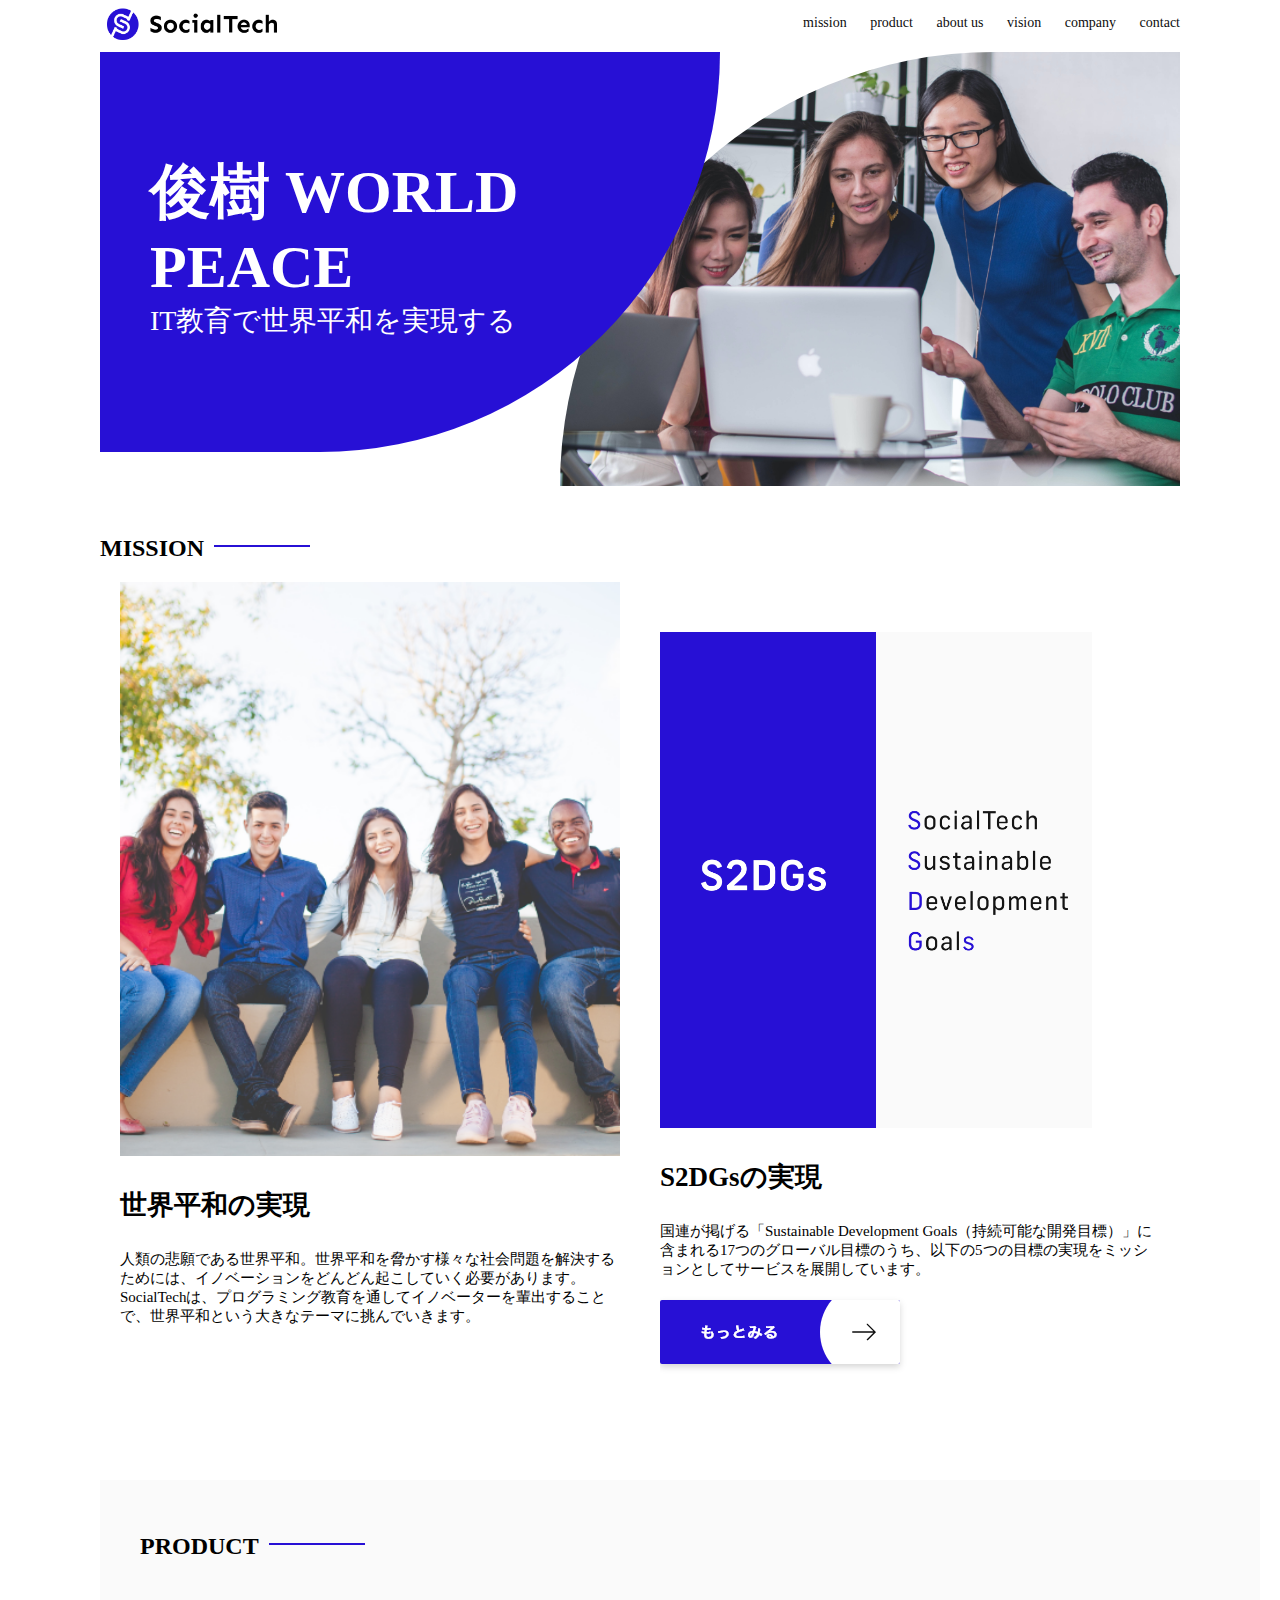
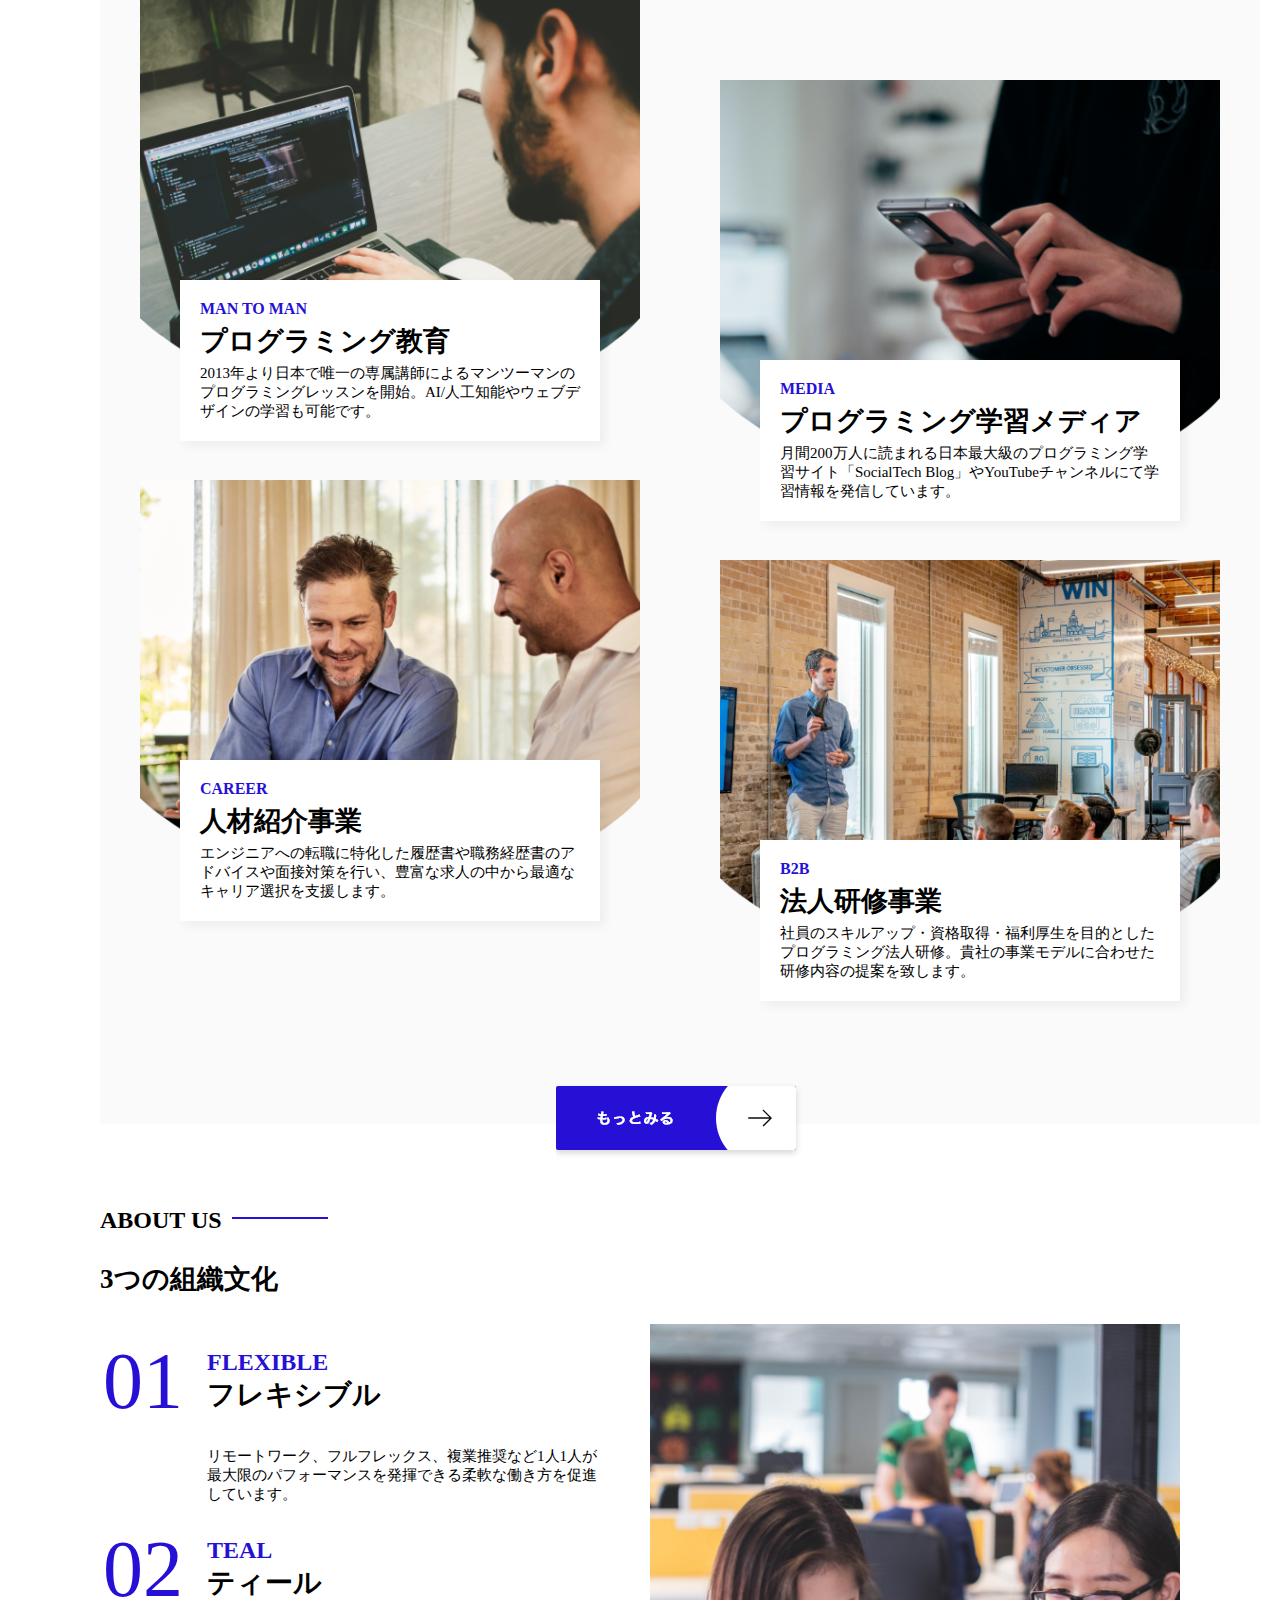
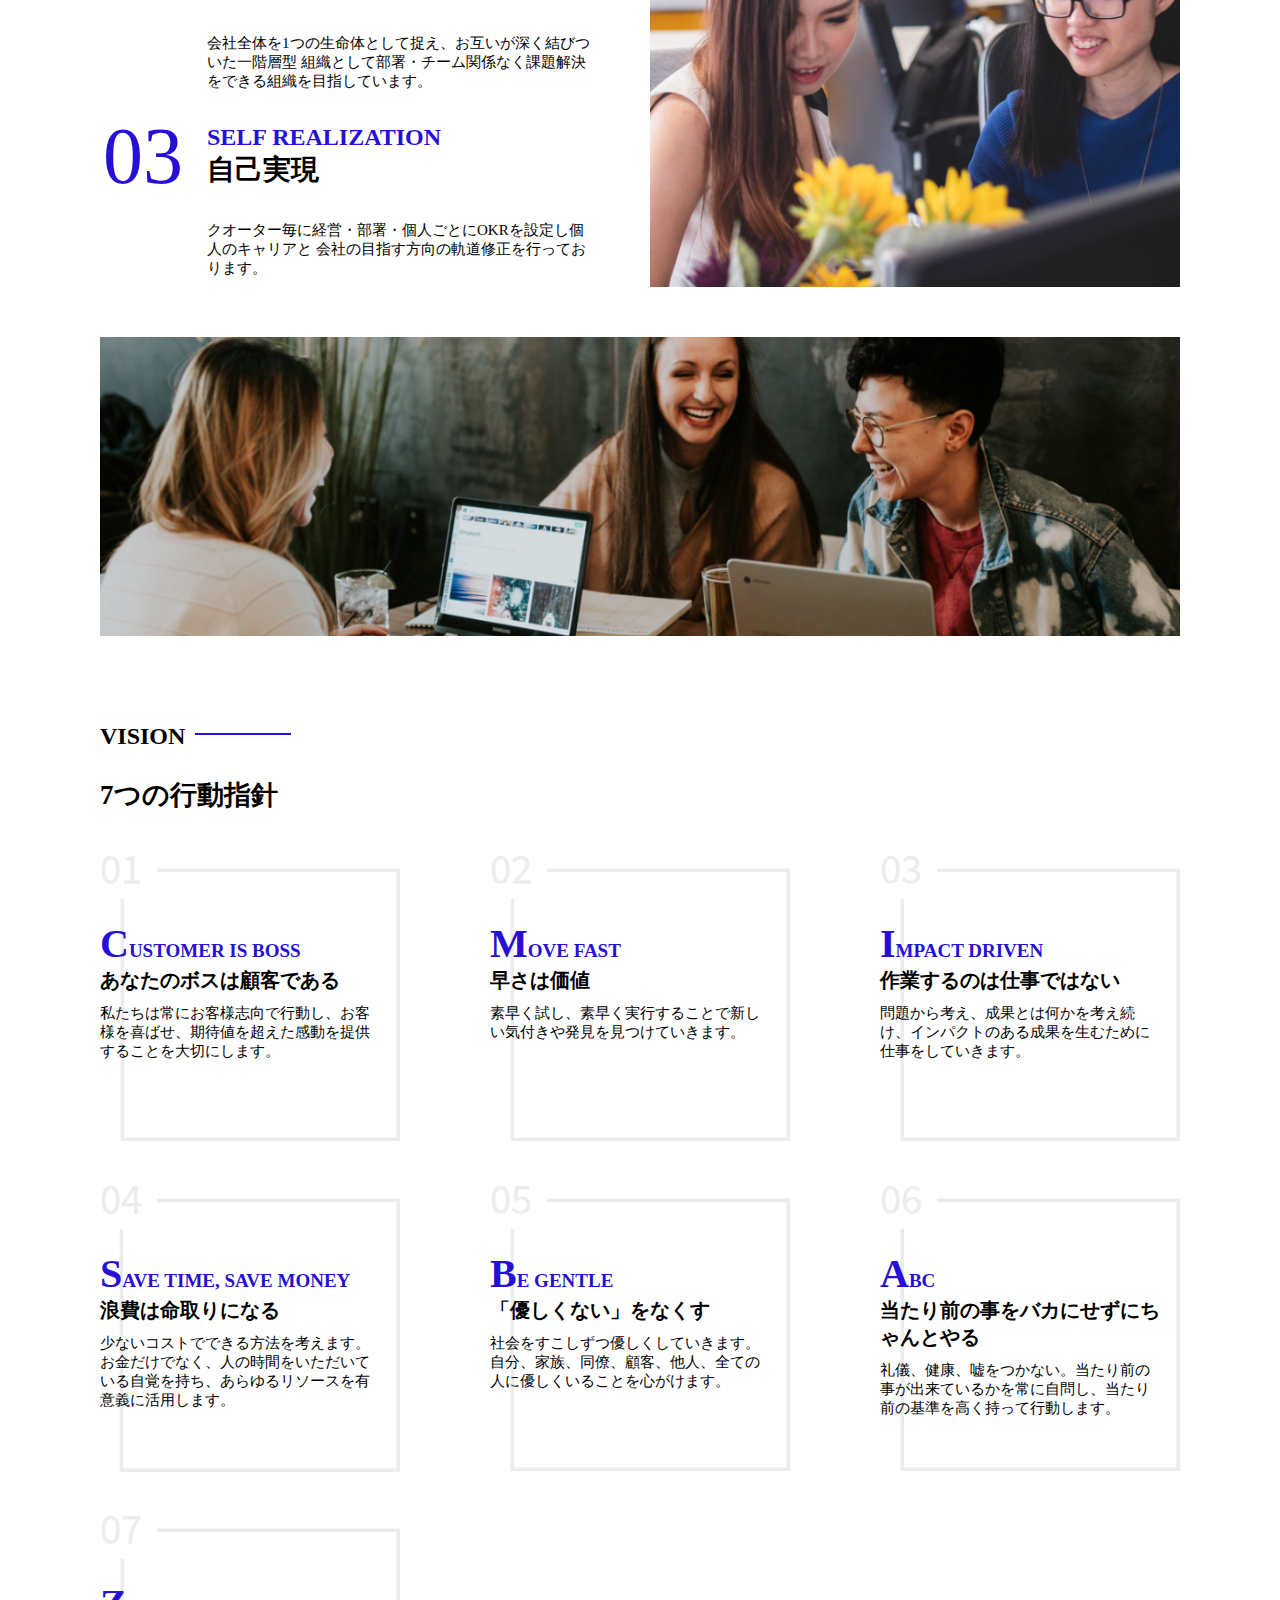
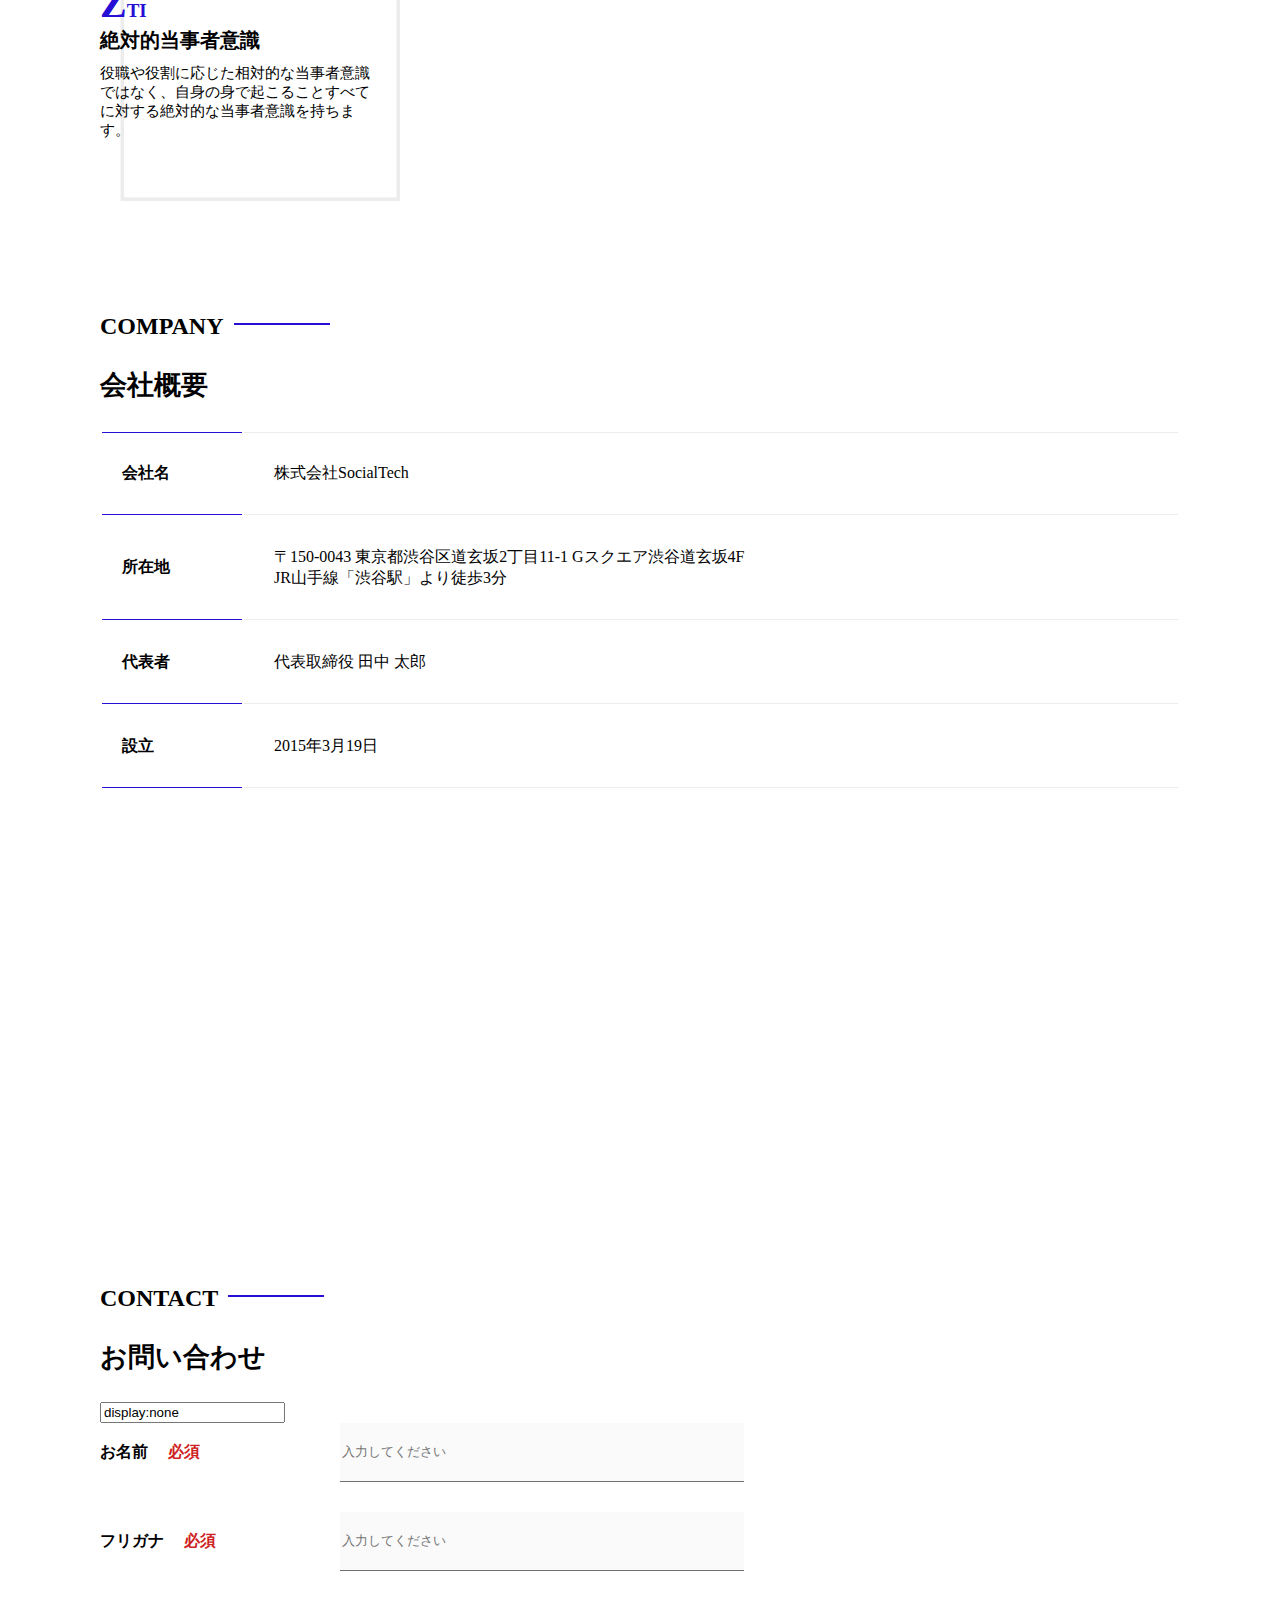
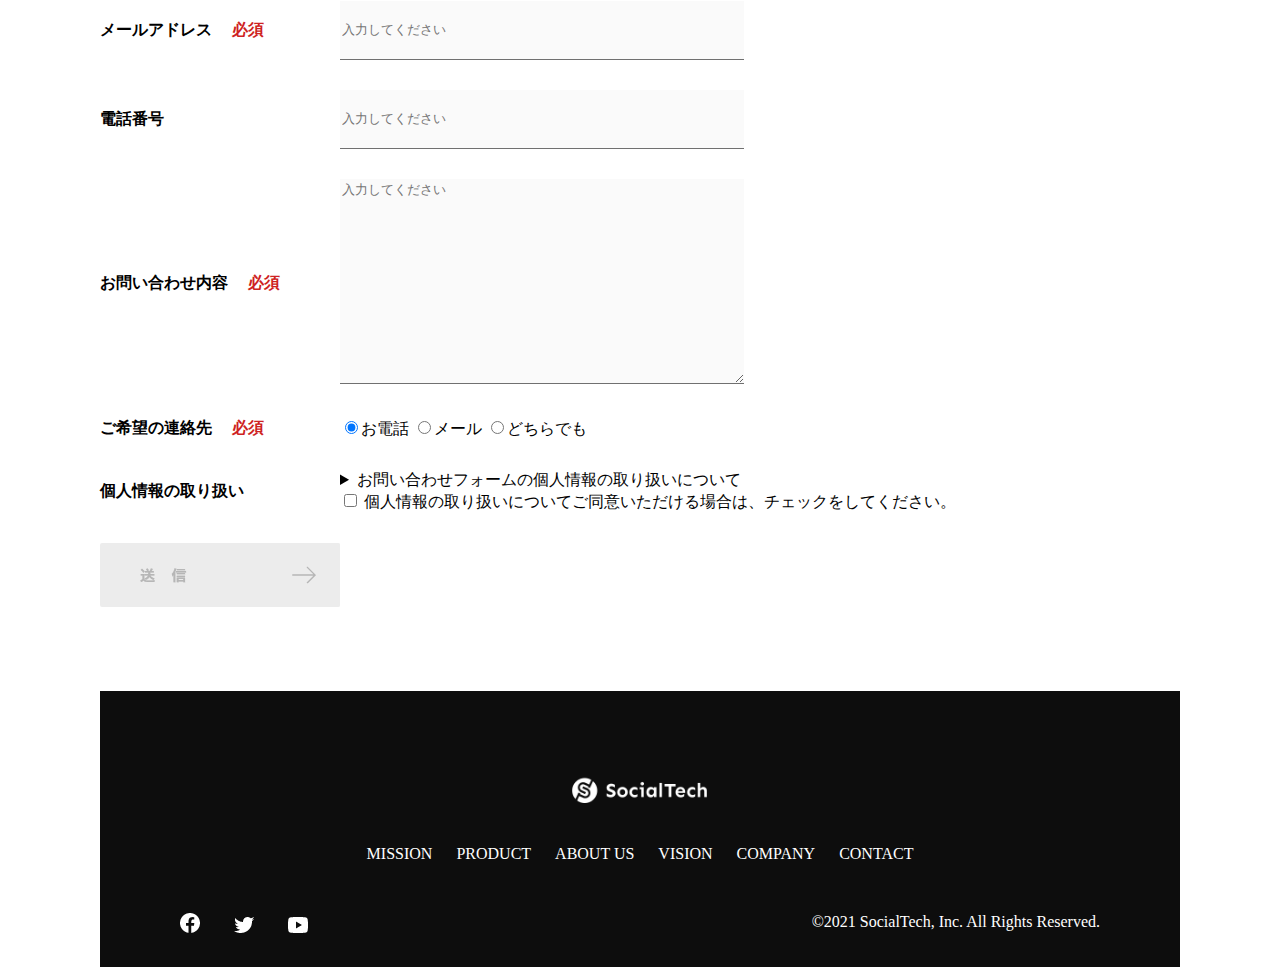
==== commit 8261288a: "Update index.html" ====
--- a/index.html
+++ b/index.html
@@ -3,7 +3,7 @@
 <html>
   <head>
     <!-- titleタグでWebページのタイトルを設定 -->
-    <title>SocialTech</title>
+    <title>俊樹さん</title>
     <!-- 文字コード -->
     <meta charset="utf-8">
     <!-- Webページの説明文 -->
@@ -57,7 +57,7 @@
         <!-- メインビジュアル -->
         <section id="main-visual">
         <div id="main-message">
-          <h1>WORLD PEACE</h1>
+          <h1>俊樹 WORLD PEACE</h1>
           <p>IT教育で世界平和を実現する</p>
         </div>
         <img src="images/index/index-main.png" alt="PCの周りに集まる多国籍の仲間たち">  
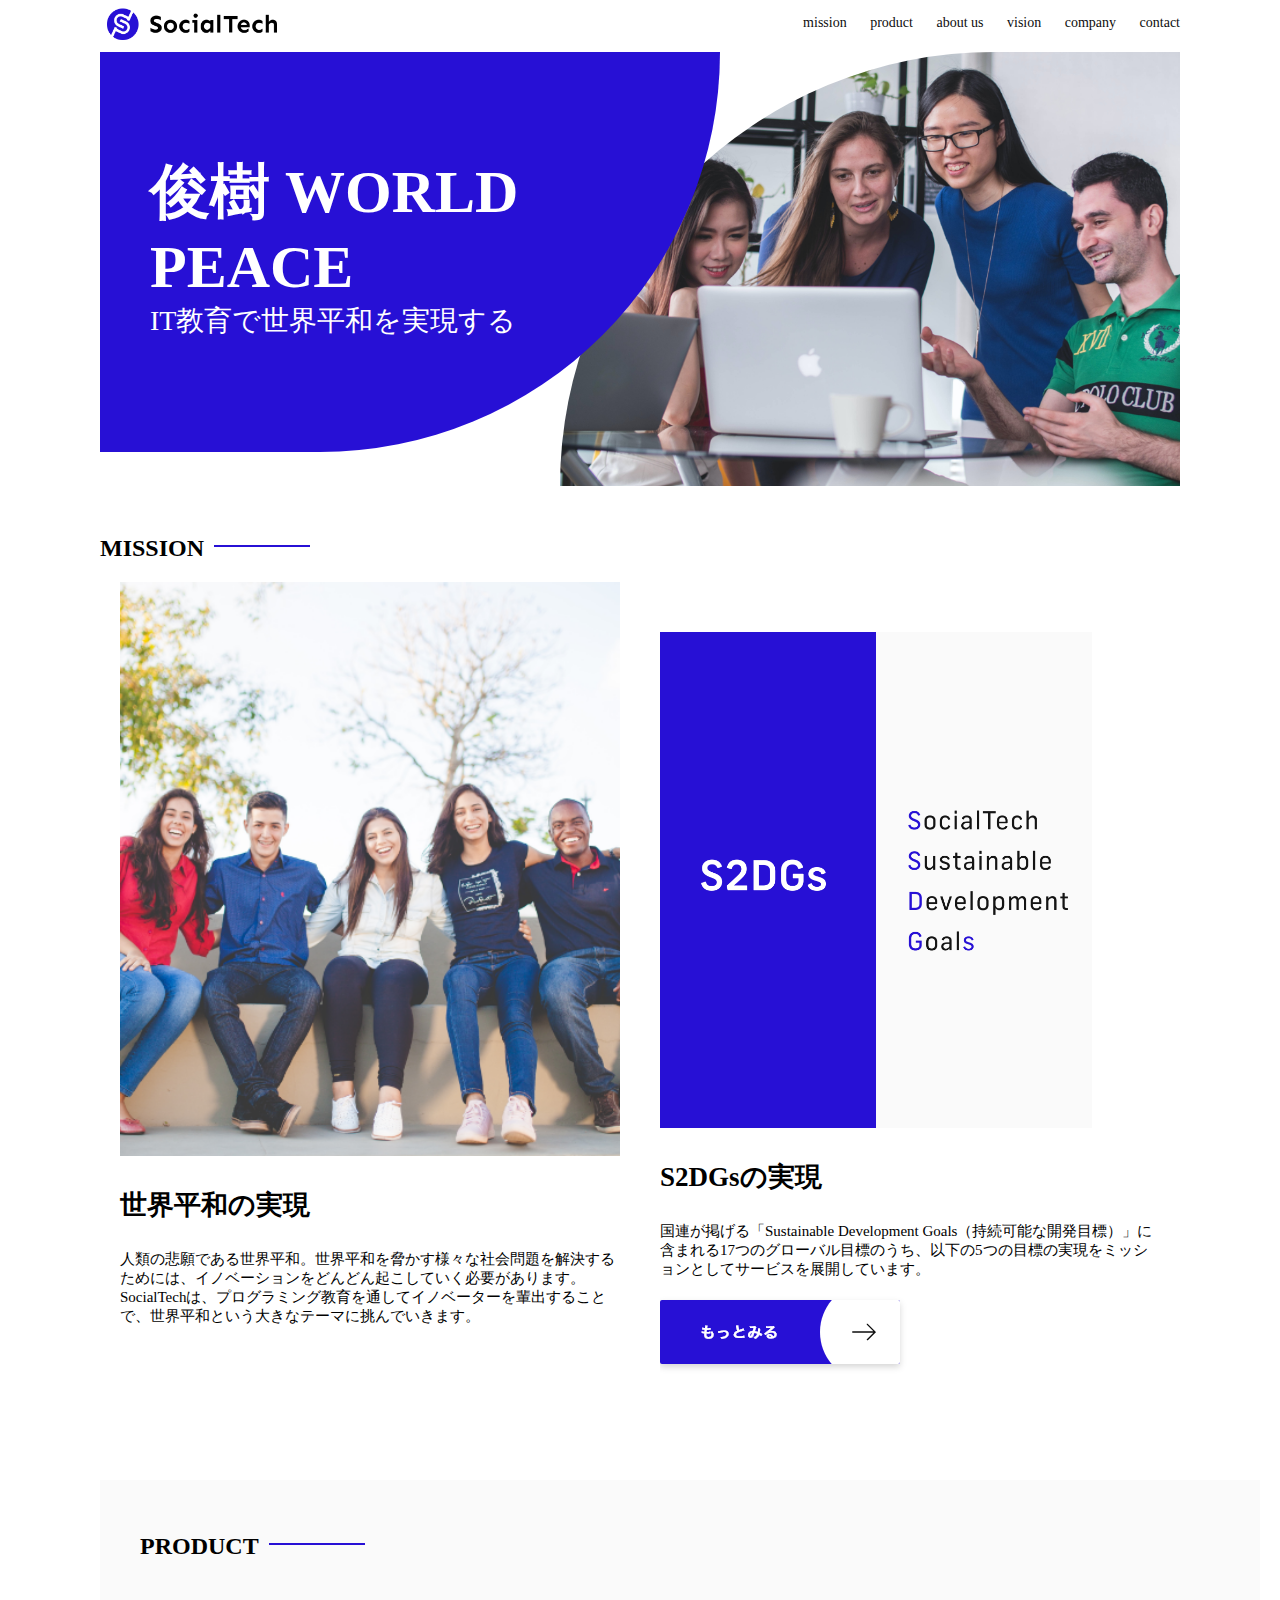
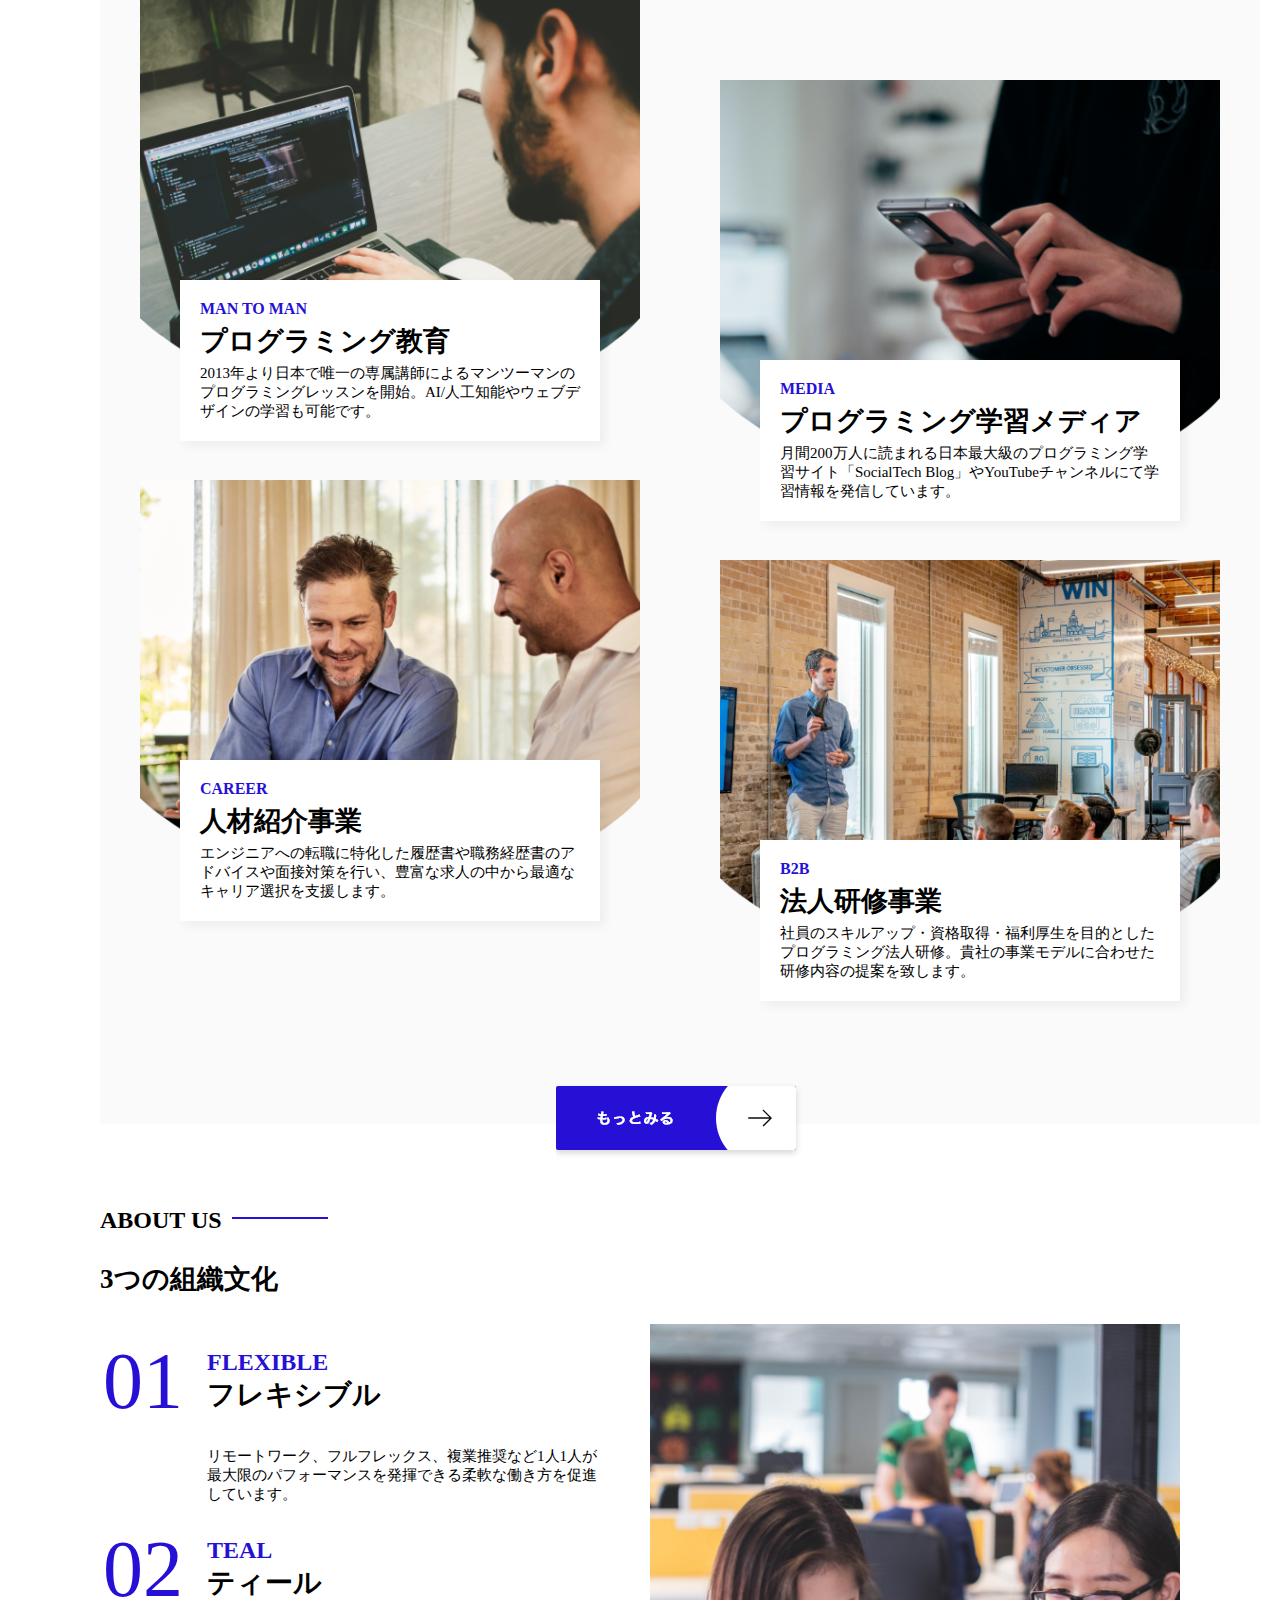
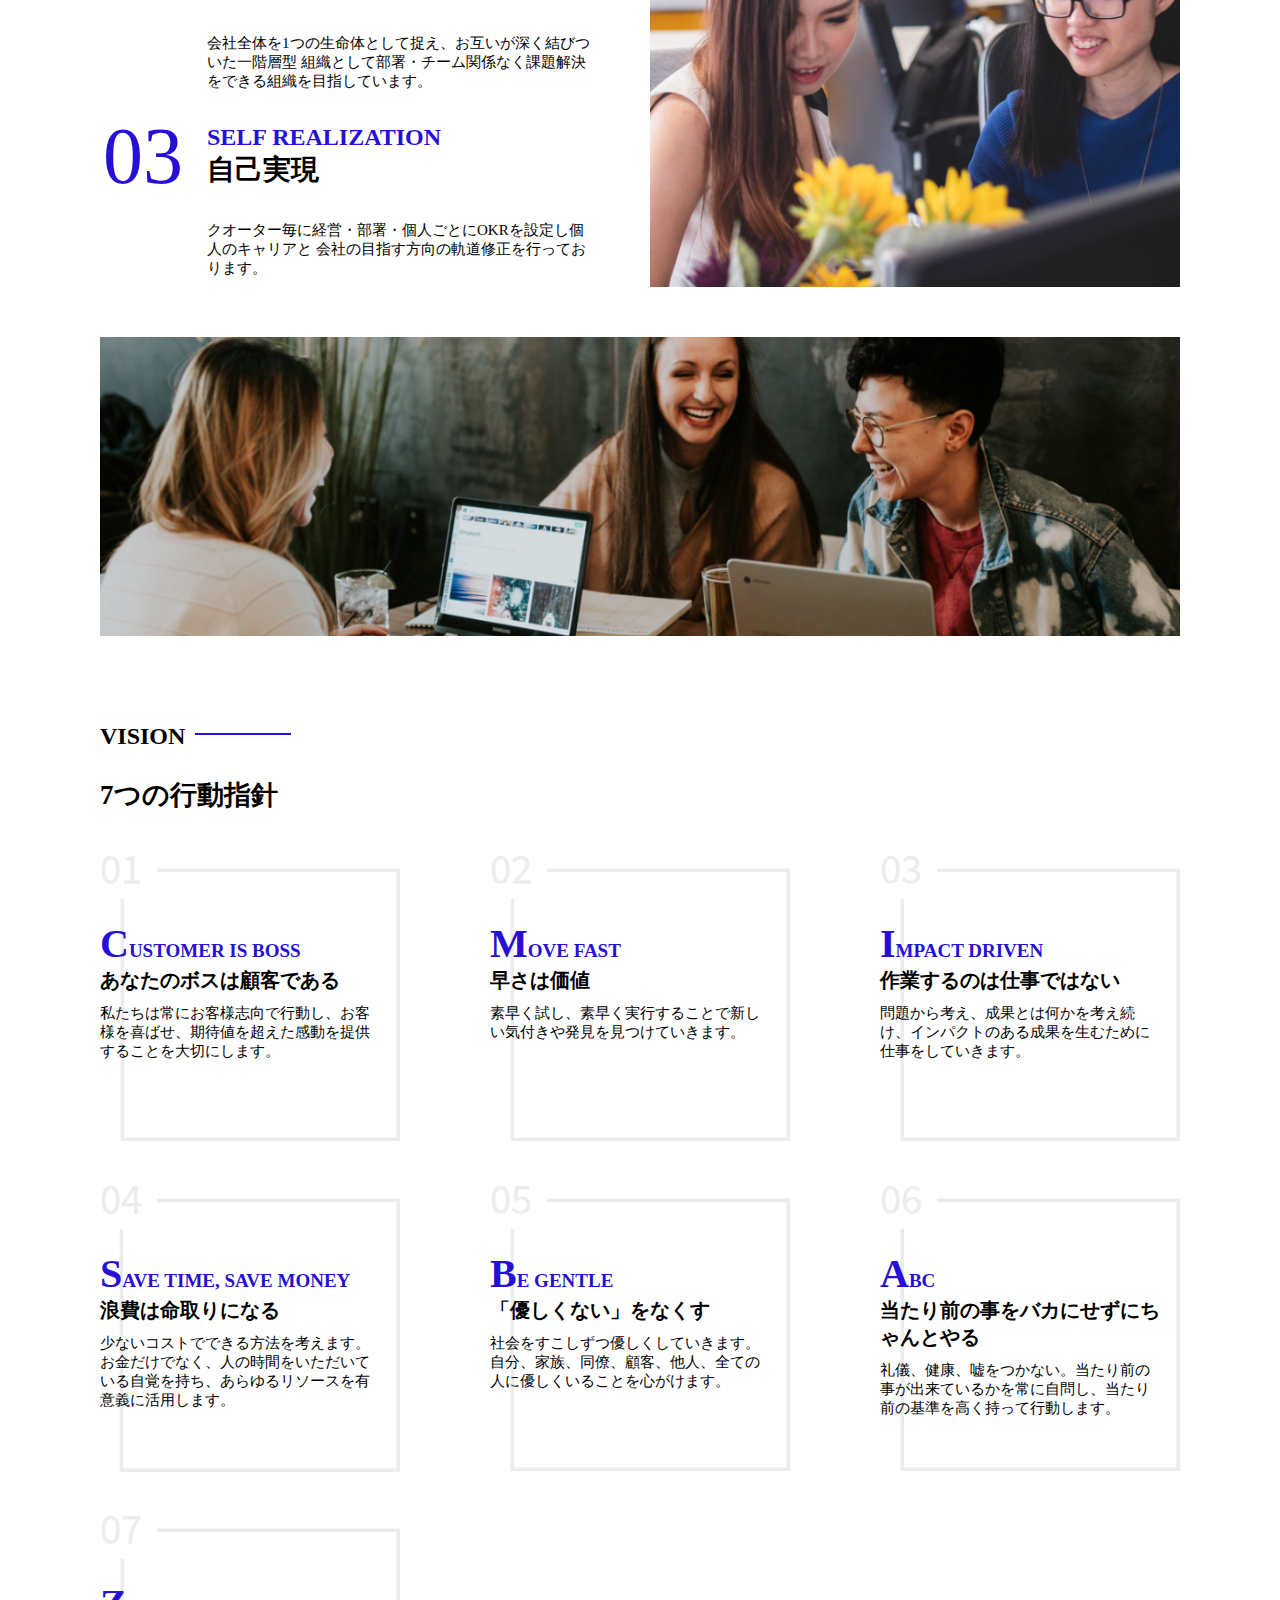
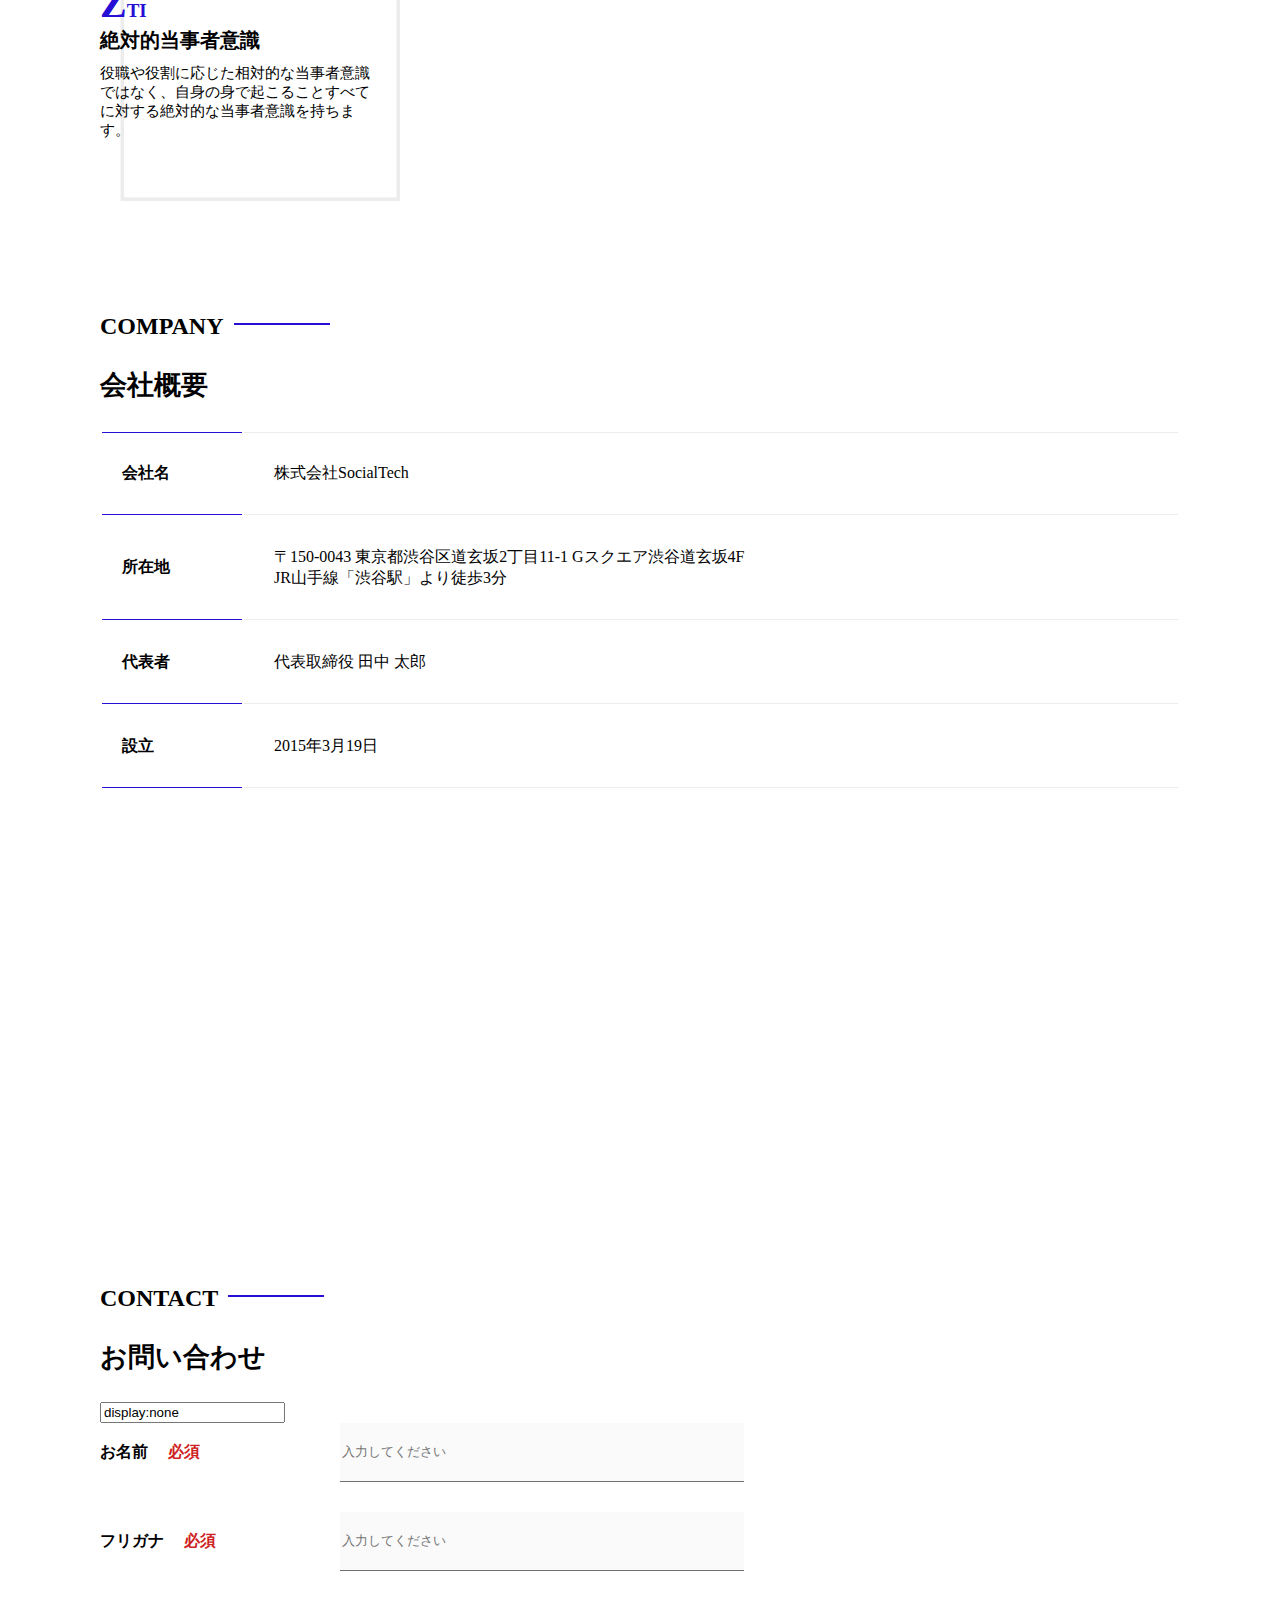
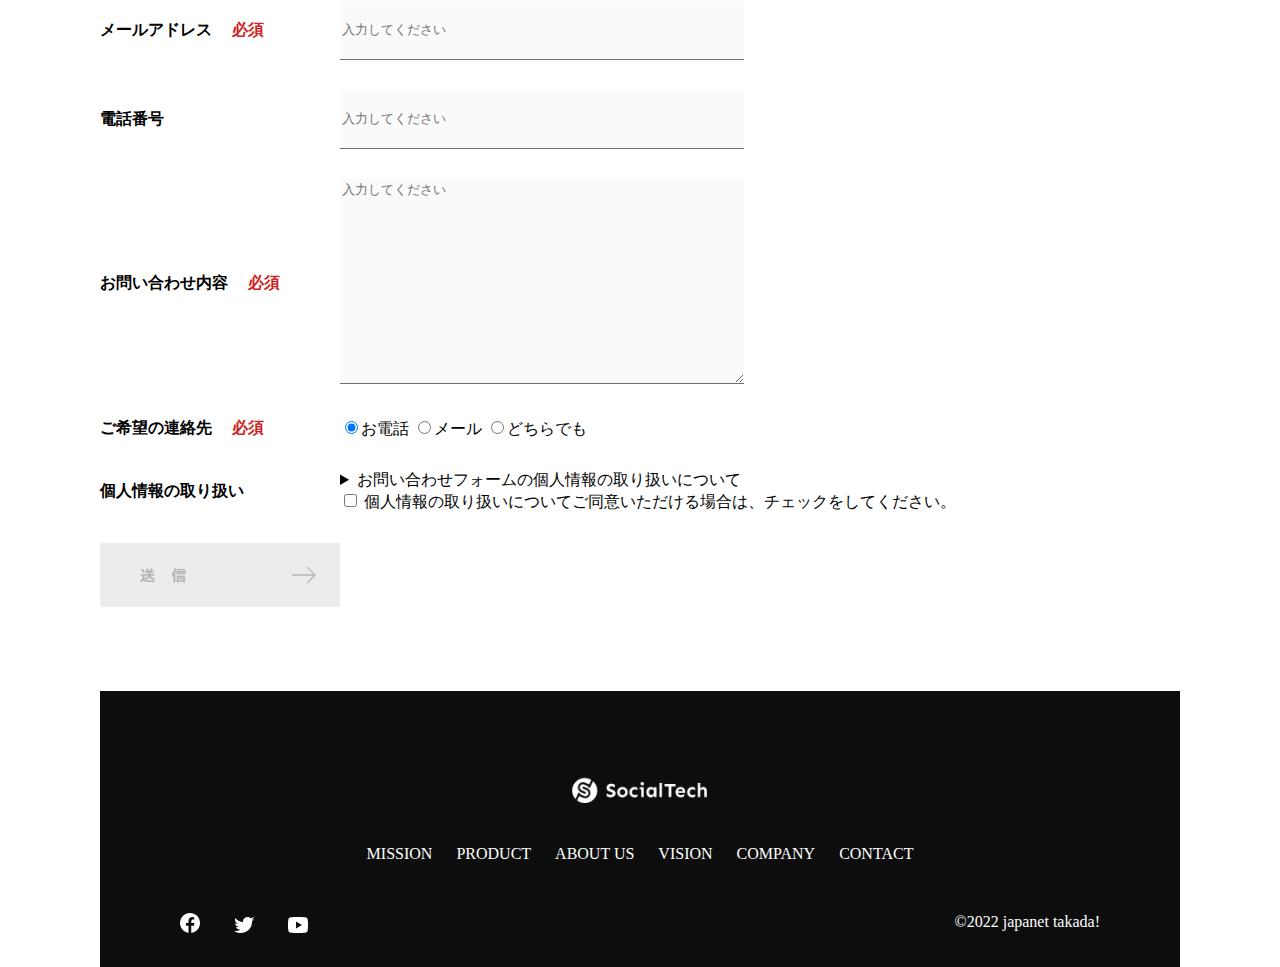
==== commit fff46a09: "Update index.html" ====
--- a/index.html
+++ b/index.html
@@ -413,7 +413,7 @@
           <a href="https://www.facebook.com/sejuku2013"><img src="images/button-facebook.png" alt="Facebookのリンク"></a>
           <a href="https://twitter.com/samuraijuku"><img src="images/button-twitter.png" alt="Twitterのリンク"></a>
           <a href="https://www.youtube.com/channel/UCCFOQO5aDK0xXam4cUQXT8g"><img src="images/button-youtube.png" alt="YouTubeのリンク"></a>
-          <span id="copyright">&copy;2021 SocialTech, Inc. All Rights Reserved. </span>
+          <span id="copyright">&copy;2022 japanet takada! </span>
       </div>
         </div>
       </footer>
